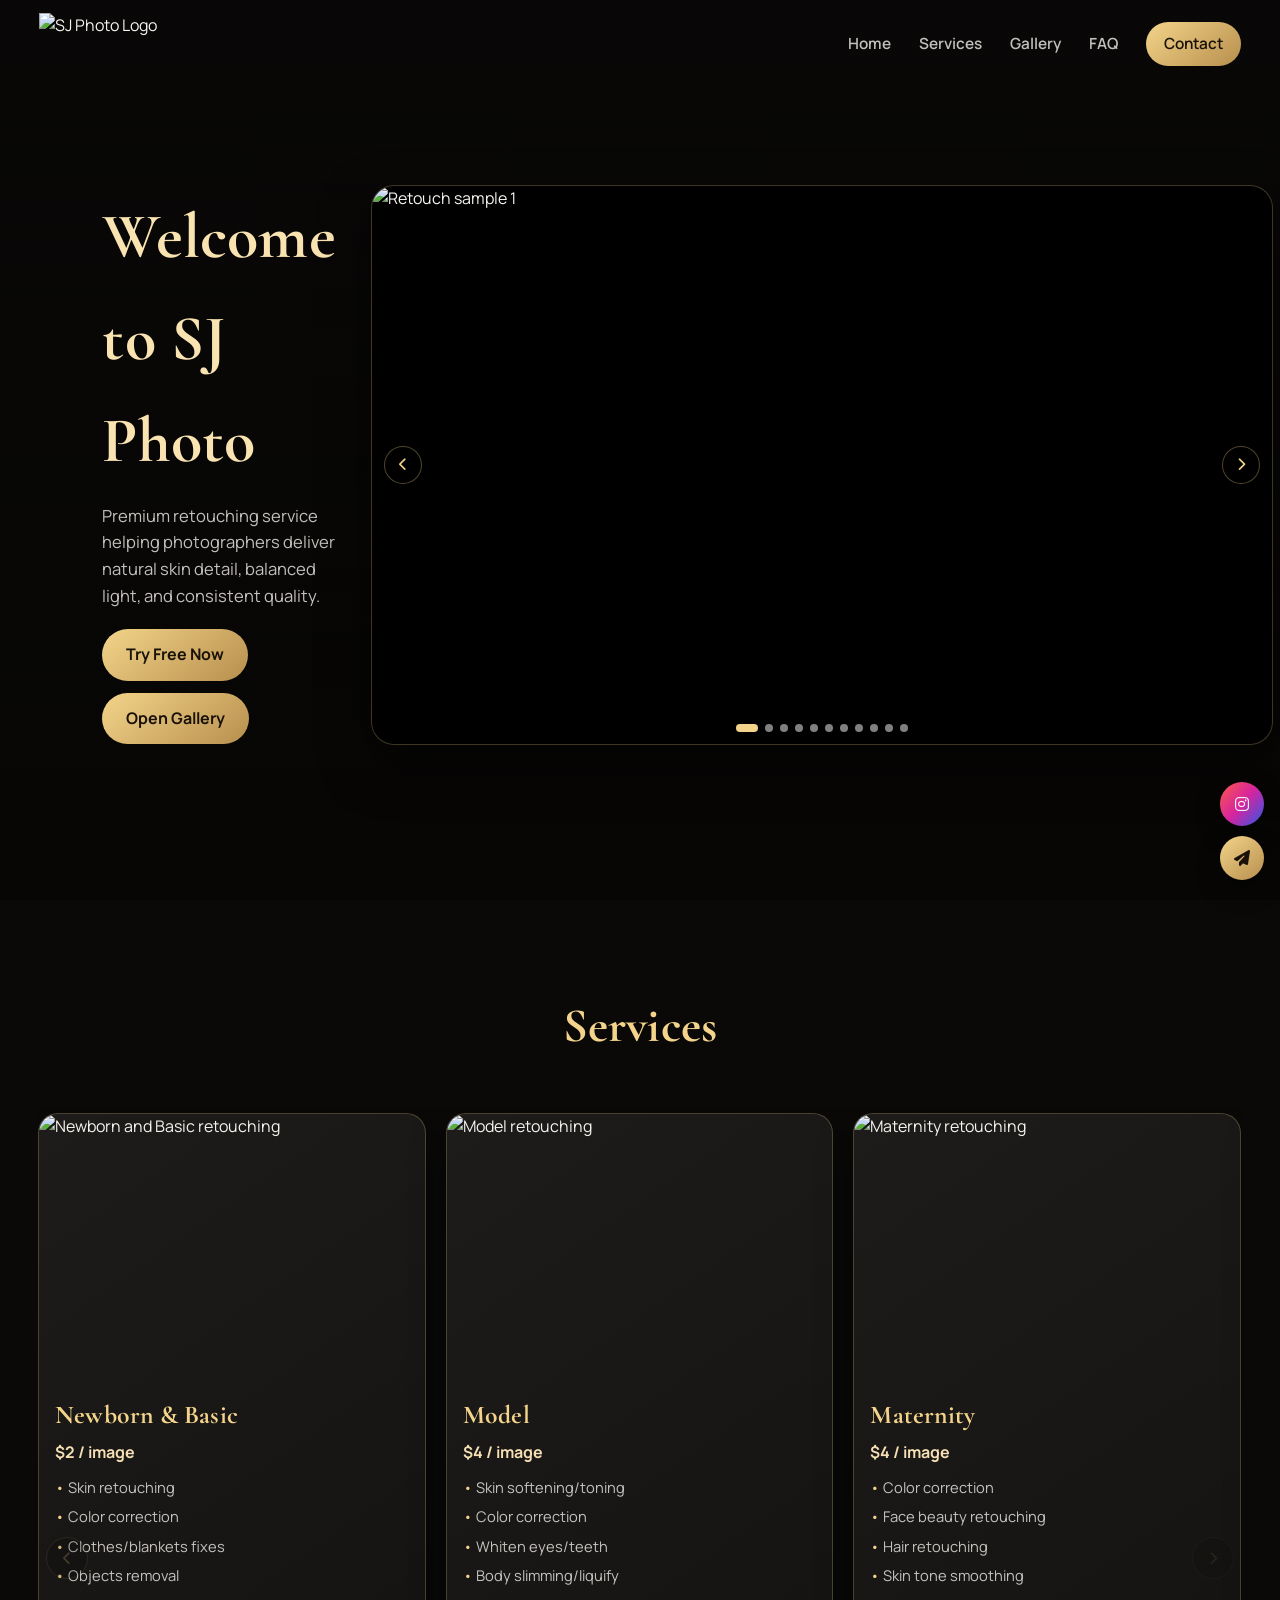
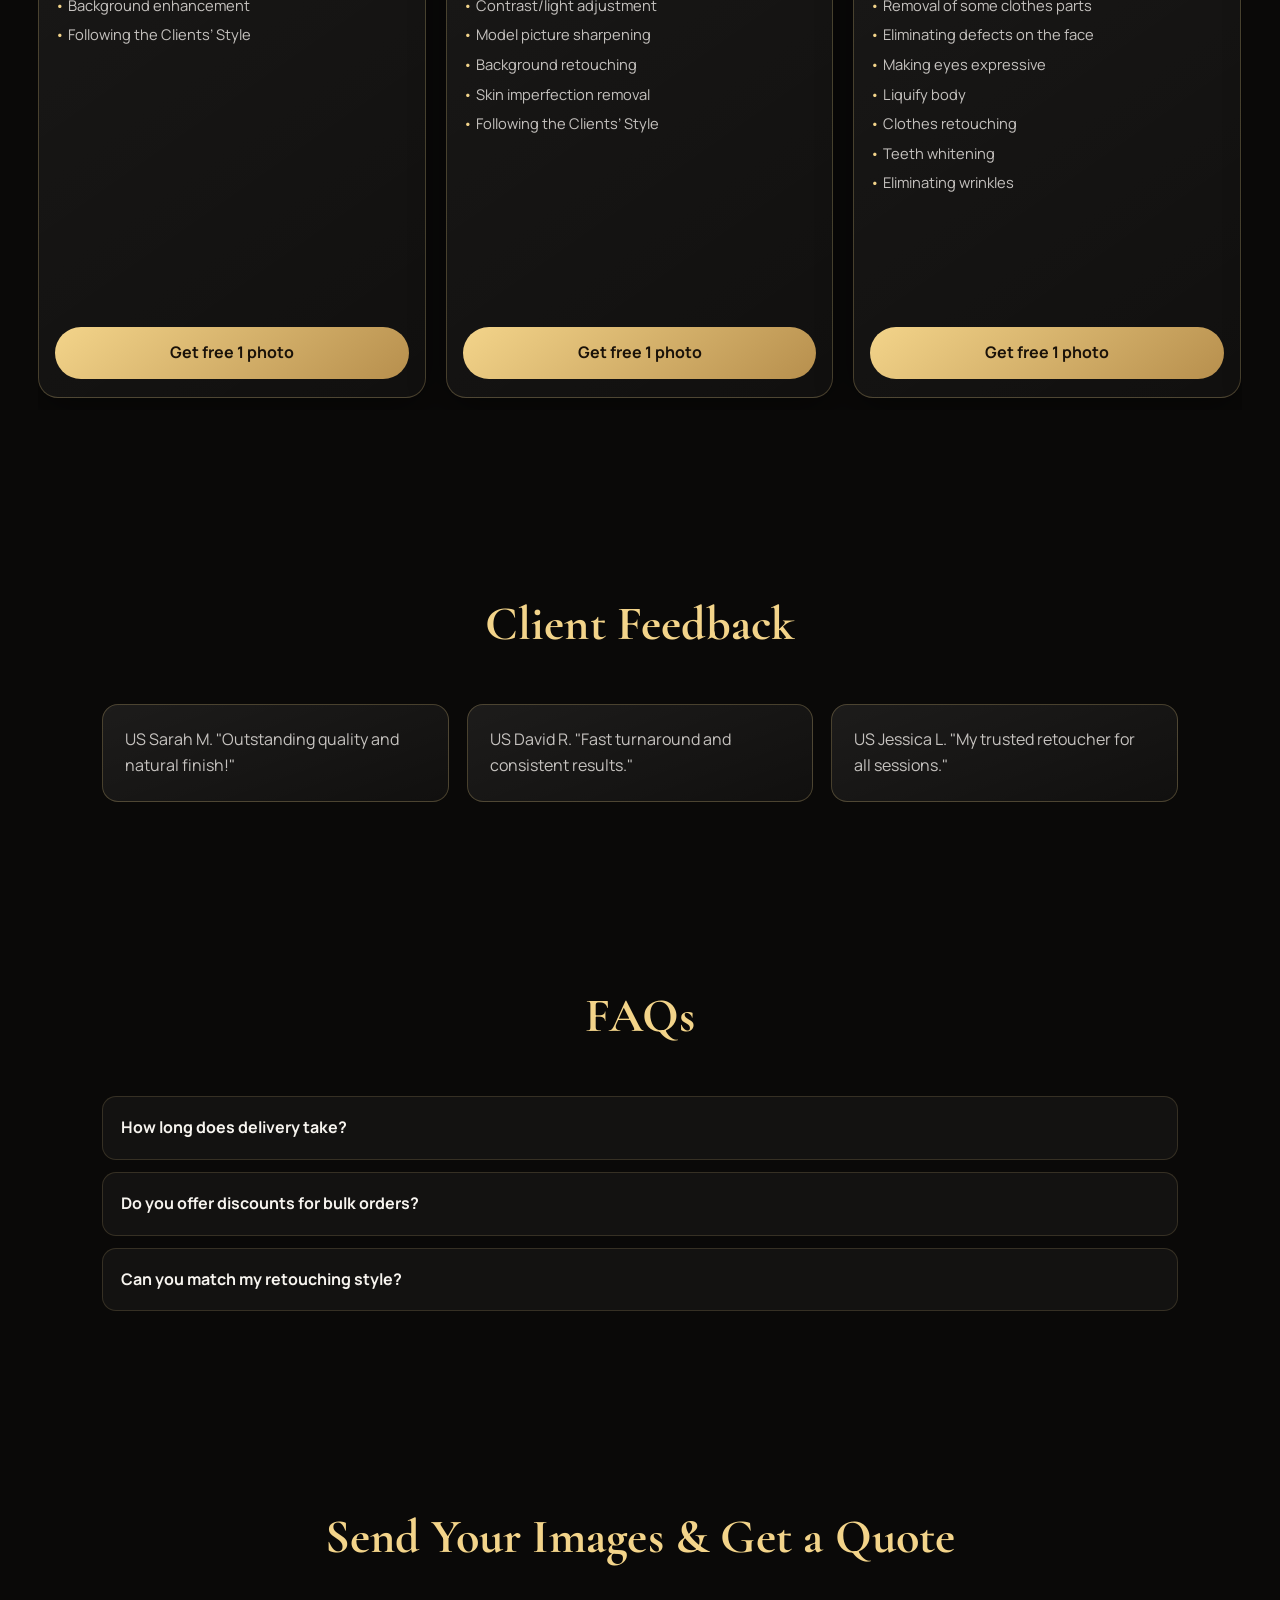
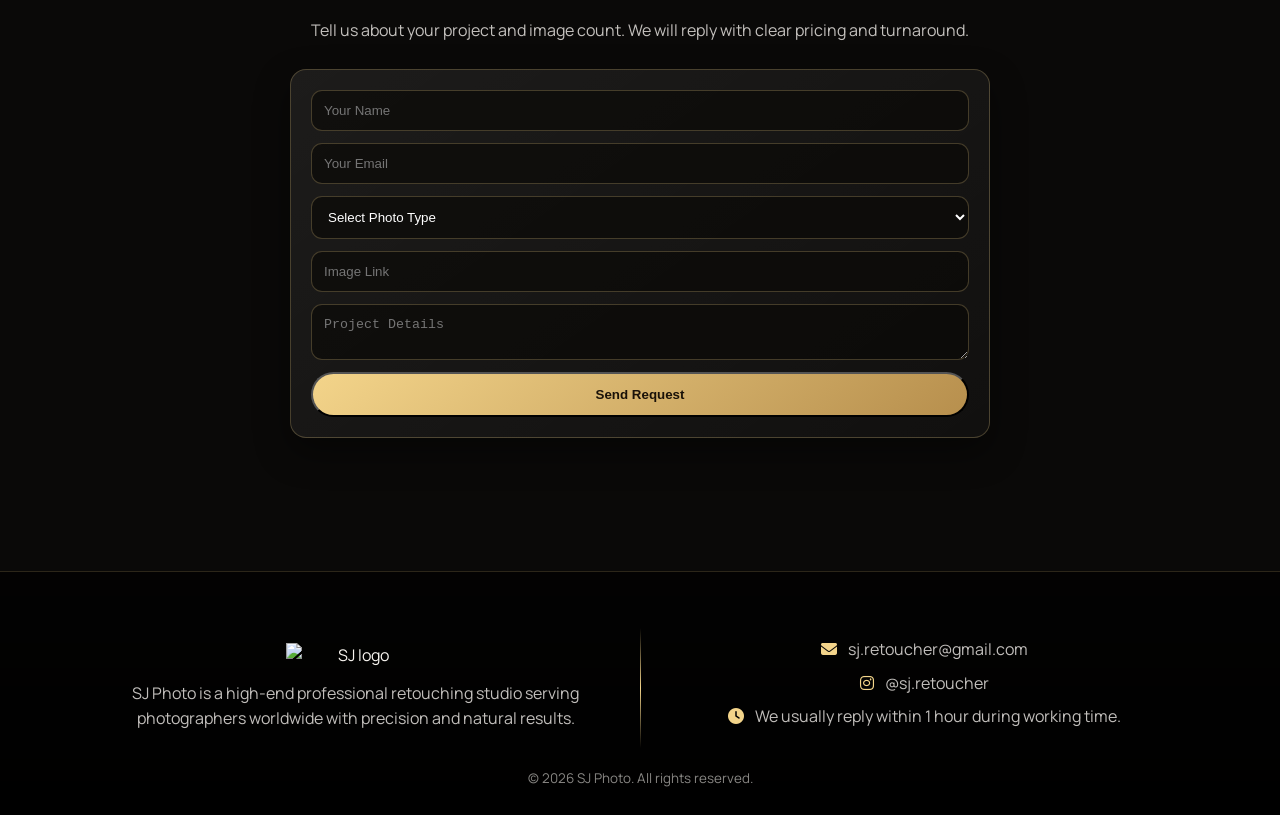
==== index.html @ 3e80011e "Update index.html" ====
﻿<!DOCTYPE html>
<html lang="en">
<head>
  <meta charset="UTF-8" />
  <meta name="viewport" content="width=device-width, initial-scale=1.0" />
  <title>SJ Photo | Professional Retouching</title>
  <link href="https://fonts.googleapis.com/css2?family=Cormorant+Garamond:wght@500;600;700&family=Manrope:wght@400;500;600;700&display=swap" rel="stylesheet" />
  <link rel="stylesheet" href="https://cdnjs.cloudflare.com/ajax/libs/font-awesome/6.5.0/css/all.min.css" />
  <link rel="stylesheet" href="./assets/site.css?v=20260307_10" />
</head>
<body>
  <header class="main-header">
    <div class="header-container">
      <a class="logo" href="index.html#home"><img src="https://github.com/sjretouch/sjretouch/blob/main/2.png?raw=true" alt="SJ Photo Logo" /></a>
      <nav class="nav-menu" id="navMenu">
        <a href="#home">Home</a>
        <a href="#services">Services</a>
        <a href="gallery.html">Gallery</a>
        <a href="#faq">FAQ</a>
        <a href="#contact" class="contact-btn">Contact</a>
      </nav>
      <button class="hamburger" id="hamburger" type="button" aria-label="Open menu"><span></span><span></span><span></span></button>
    </div>
  </header>

  <section id="home" class="hero">
    <div class="hero-text">
      <h1>Welcome to SJ Photo</h1>
      <p>Premium retouching service helping photographers deliver natural skin detail, balanced light, and consistent quality.</p>
      <div class="hero-actions">
        <a href="#contact" class="btn">Try Free Now</a>
        <a href="gallery.html" class="btn">Open Gallery</a>
      </div>
    </div>

    <div class="slider" id="slider" aria-label="Retouch portfolio slider">
      <div class="slides" id="slides"></div>
      <button class="slider-btn prev" type="button" aria-label="Previous slide"><i class="fas fa-chevron-left"></i></button>
      <button class="slider-btn next" type="button" aria-label="Next slide"><i class="fas fa-chevron-right"></i></button>
      <div class="dots" id="dots"></div>
    </div>
  </section>

  <section id="services">
    <h2>Services</h2>
    <div class="services-carousel" id="servicesCarousel">
      <button class="services-nav services-prev" type="button" aria-label="Previous service"><i class="fas fa-chevron-left"></i></button>
      <div class="services-track-mask">
        <div class="services-grid" id="servicesTrack">
          <article class="card service-card" data-service="Newborn and Basic" data-href="service-newborn-basic.html" tabindex="0" role="link" aria-label="Open Newborn and Basic service details">
            <img src="https://github.com/sjretouch/sjretouch/blob/main/Newborn.jpg?raw=true" alt="Newborn and Basic retouching" />
            <div class="card-content">
              <h3>Newborn &amp; Basic</h3>
              <div class="price">$2 / image</div>
              <ul>
                <li>Skin retouching</li>
                <li>Color correction</li>
                <li>Clothes/blankets fixes</li>
                <li>Objects removal</li>
                <li>Background enhancement</li>
                <li>Following the Clients’ Style</li>
              </ul>
              <a href="#contact" class="btn service-quote-btn" data-service="Newborn and Basic">Get free 1 photo</a>
            </div>
          </article>

          <article class="card service-card" data-service="Model" data-href="service-model.html" tabindex="0" role="link" aria-label="Open model service details">
            <img src="https://github.com/sjretouch/sjretouch/blob/main/model/vinicius-wiesehofer-E60Bvx8VFHE-unsplash.jpg?raw=true" alt="Model retouching" />
            <div class="card-content">
              <h3>Model</h3>
              <div class="price">$4 / image</div>
              <ul>
                <li>Skin softening/toning</li>
                <li>Color correction</li>
                <li>Whiten eyes/teeth</li>
                <li>Body slimming/liquify</li>
                <li>Contrast/light adjustment</li>
                <li>Model picture sharpening</li>
                <li>Background retouching</li>
                <li>Skin imperfection removal</li>
                <li>Following the Clients’ Style</li>
              </ul>
              <a href="#contact" class="btn service-quote-btn" data-service="Model">Get free 1 photo</a>
            </div>
          </article>

          <article class="card service-card" data-service="Maternity" data-href="service-maternity.html" tabindex="0" role="link" aria-label="Open Maternity service details">
            <img src="https://github.com/sjretouch/sjretouch/blob/main/Bau.jpg?raw=true" alt="Maternity retouching" />
            <div class="card-content">
              <h3>Maternity</h3>
              <div class="price">$4 / image</div>
              <ul>
                <li>Color correction</li>
                <li>Face beauty retouching</li>
                <li>Hair retouching</li>
                <li>Skin tone smoothing</li>
                <li>Removal of some clothes parts</li>
                <li>Eliminating defects on the face</li>
                <li>Making eyes expressive</li>
                <li>Liquify body</li>
                <li>Clothes retouching</li>
                <li>Teeth whitening</li>
                <li>Eliminating wrinkles</li>
              </ul>
              <a href="#contact" class="btn service-quote-btn" data-service="Maternity">Get free 1 photo</a>
            </div>
          </article>

          <article class="card service-card" data-service="High-End" data-href="service-high-end.html" tabindex="0" role="link" aria-label="Open High-End service details">
            <img src="https://github.com/sjretouch/sjretouch/blob/main/high-end/mohammadreza-babaei-XOzMGqzRjlo-unsplash-Recovered.jpg?raw=true" alt="High-end retouching" />
            <div class="card-content">
              <h3>High-End</h3>
              <div class="price">$7 / image</div>
              <ul>
                <li>High-end skin retouching</li>
                <li>Dodge and burn</li>
                <li>Color correction</li>
                <li>Digital airbrushing</li>
                <li>Adding digital makeup</li>
                <li>Body/face reshaping</li>
                <li>Hair retouching</li>
                <li>Sharpness & contrast</li>
                <li>Light & exposure levels</li>
                <li>Blemishes/flaws removal</li>
                <li>Following the Clients’ Style</li>
              </ul>
              <a href="#contact" class="btn service-quote-btn" data-service="High-End">Get free 1 photo</a>
            </div>
          </article>

          <article class="card service-card" data-service="Composite" data-href="service-composite.html" tabindex="0" role="link" aria-label="Open Composite service details">
            <img src="https://github.com/sjretouch/sjretouch/blob/main/Composite/A.jpg?raw=true" alt="Composite" />
            <div class="card-content">
              <h3>Composite</h3>
              <div class="price">Contact</div>
              <ul>
                <li>As per customer requirements</li>
              </ul>
              <a href="#contact" class="btn service-quote-btn" data-service="Composite">Get free 1 photo</a>
            </div>
          </article>
        </div>
      </div>
      <button class="services-nav services-next" type="button" aria-label="Next service"><i class="fas fa-chevron-right"></i></button>
    </div>
  </section>

  <section>
    <h2>Client Feedback</h2>
    <div class="feedback">
      <div class="feedback-item">US Sarah M. "Outstanding quality and natural finish!"</div>
      <div class="feedback-item">US David R. "Fast turnaround and consistent results."</div>
      <div class="feedback-item">US Jessica L. "My trusted retoucher for all sessions."</div>
    </div>
  </section>

  <section id="faq">
    <h2>FAQs</h2>
    <div class="faq-item">
      <div class="faq-question">How long does delivery take?</div>
      <div class="faq-answer">Most jobs are completed in 24-48 hours depending on image count and complexity.</div>
    </div>
    <div class="faq-item">
      <div class="faq-question">Do you offer discounts for bulk orders?</div>
      <div class="faq-answer">Yes, we support bulk pricing. Send details and we will quote accordingly.</div>
    </div>
    <div class="faq-item">
      <div class="faq-question">Can you match my retouching style?</div>
      <div class="faq-answer">Yes. We follow your references to keep your portfolio style consistent.</div>
    </div>
  </section>

  <section id="contact">
    <h2>Send Your Images &amp; Get a Quote</h2>
    <p style="text-align:center;margin-bottom:25px;color:var(--muted)">Tell us about your project and image count. We will reply with clear pricing and turnaround.</p>

    <form id="quote-form" action="https://formspree.io/f/xbdagqon" method="POST">
      <input type="text" name="name" placeholder="Your Name" required />
      <input type="email" name="email" placeholder="Your Email" required />
      <select name="photo_type" required>
        <option value="">Select Photo Type</option>
        <option value="Newborn and Basic">Newborn and Basic</option>
        <option value="Model">Model</option>
        <option value="Maternity">Maternity</option>
        <option value="High-End">High-End</option>
        <option value="Composite">Composite</option>
      </select>
      <input type="text" name="image_link" placeholder="Image Link" />
      <textarea name="message" placeholder="Project Details" required></textarea>
      <input type="hidden" name="_subject" value="New Quote Request from SJ Photo Website" />
      <button type="submit" class="btn">Send Request</button>
    </form>
  </section>

  <a href="https://www.instagram.com/sj.retoucher/" target="_blank" class="float-insta" rel="noopener noreferrer"><i class="fab fa-instagram"></i></a>
  <a href="#contact" class="float-quote"><i class="fas fa-paper-plane"></i></a>

  <footer class="footer">
    <div class="footer-container">
      <div class="footer-left">
        <img src="https://github.com/sjretouch/sjretouch/blob/main/2.png?raw=true" class="footer-logo" alt="SJ logo" />
        <p class="footer-about">SJ Photo is a high-end professional retouching studio serving photographers worldwide with precision and natural results.</p>
      </div>
      <div class="footer-divider"></div>
      <div class="footer-right">
        <p><i class="fas fa-envelope"></i> sj.retoucher@gmail.com</p>
        <p><i class="fab fa-instagram"></i> @sj.retoucher</p>
        <p><i class="fas fa-clock"></i> We usually reply within 1 hour during working time.</p>
      </div>
    </div>
    <div class="footer-bottom">&copy; 2026 SJ Photo. All rights reserved.</div>
  </footer>

  <div class="notice-modal" id="noticeModal" aria-hidden="true">
    <div class="notice-box">
      <h3 id="noticeTitle">Notification</h3>
      <p id="noticeMessage"></p>
      <button id="noticeClose" type="button" class="btn">OK</button>
    </div>
  </div>

  <script>
    window.SLIDER_IMAGES = {
      desktop: [
        'https://github.com/sjretouch/sjretouch/blob/main/BA.jpg?raw=true',
        'https://github.com/sjretouch/sjretouch/blob/main/BA%202.jpg?raw=true',
        'https://github.com/sjretouch/sjretouch/blob/main/BA%203.jpg?raw=true',
        'https://github.com/sjretouch/sjretouch/blob/main/BA%204.jpg?raw=true',
        'https://github.com/sjretouch/sjretouch/blob/main/BA%205.jpg?raw=true',
        'https://github.com/sjretouch/sjretouch/blob/main/BA%206.jpg?raw=true',
        'https://github.com/sjretouch/sjretouch/blob/main/BA%207.jpg?raw=true',
        'https://github.com/sjretouch/sjretouch/blob/main/BA%208.jpg?raw=true',
        'https://github.com/sjretouch/sjretouch/blob/main/BA%209.jpg?raw=true',
        'https://github.com/sjretouch/sjretouch/blob/main/BA%2010.jpg?raw=true',
        'https://github.com/sjretouch/sjretouch/blob/main/BA%2011.jpg?raw=true'
      ],

      mobile: [
        'https://github.com/sjretouch/sjretouch/blob/main/images/2.jpg?raw=true',
        'https://github.com/sjretouch/sjretouch/blob/main/images/2%20(2).jpg?raw=true',
        'https://github.com/sjretouch/sjretouch/blob/main/images/IMG_7924.jpg?raw=true',
        'https://github.com/sjretouch/sjretouch/blob/main/images/IMG_7924%20B.jpg?raw=true',
        'https://github.com/sjretouch/sjretouch/blob/main/images/IMG_7940.jpg?raw=true',
        'https://github.com/sjretouch/sjretouch/blob/main/images/IMG_7940B.jpg?raw=true',
        'https://github.com/sjretouch/sjretouch/blob/main/images/IMG_8101.jpg?raw=true',
        'https://github.com/sjretouch/sjretouch/blob/main/images/IMG_8101B.jpg?raw=true',
        'https://github.com/sjretouch/sjretouch/blob/main/images/hosein-zanbori-0o4QY48B-r0%202.jpg?raw=true',
        'https://github.com/sjretouch/sjretouch/blob/main/images/hosein-zanbori-0o4QY48B-r0.jpg?raw=true',
        'https://github.com/sjretouch/sjretouch/blob/main/images/hosein-zanbori-24CD1Ps7Pqw.jpg?raw=true',
        'https://github.com/sjretouch/sjretouch/blob/main/images/hosein-zanbori-24CD1Ps7PqwB.jpg?raw=true'
      ]
    };
  </script>
  <script src="./assets/site.js?v=20260307_10"></script>
</body>
</html>
---- assets/site.css ----
﻿:root{--bg:#0a0908;--panel:rgba(255,255,255,.06);--line:rgba(243,212,138,.24);--gold:#f3d48a;--gold2:#b78f4d;--text:#f7f4ef;--muted:rgba(247,244,239,.78);--radius:20px;--shadow:0 14px 35px rgba(0,0,0,.42)}
*{margin:0;padding:0;box-sizing:border-box}
html{scroll-behavior:smooth;scroll-padding-top:96px}
body{font-family:'Manrope',sans-serif;color:var(--text);line-height:1.6;background:var(--bg);min-height:100vh;position:relative}
body::before{content:"";position:fixed;inset:-16px;background:url('https://images.unsplash.com/photo-1516035069371-29a1b244cc32?q=80&w=1920') center/cover no-repeat;filter:blur(8px);transform:scale(1.04);z-index:-2;pointer-events:none}
body::after{content:"";position:fixed;inset:0;background:linear-gradient(to bottom,rgba(7,6,5,.34),rgba(7,6,5,.86));z-index:-1}
a{text-decoration:none;color:inherit}img{max-width:100%;display:block}
h1,h2,h3,h4{font-family:'Cormorant Garamond',serif;letter-spacing:.2px}
section{padding:88px 8%}section[id]{scroll-margin-top:100px}
h2{text-align:center;font-size:clamp(2rem,4vw,3rem);color:var(--gold);margin-bottom:42px}
.main-header{position:fixed;inset:0 0 auto 0;z-index:1000;transition:background .25s,box-shadow .25s,backdrop-filter .25s;background:rgba(9,8,7,0)}
.main-header.scrolled{background:rgba(9,8,7,.92);backdrop-filter:blur(12px);-webkit-backdrop-filter:blur(12px);border-bottom:1px solid rgba(243,212,138,.2);box-shadow:0 10px 26px rgba(0,0,0,.38)}
.header-container{max-width:1250px;margin:auto;height:88px;padding:0 24px;display:flex;justify-content:space-between;align-items:center}
.logo img{height:62px;transition:.2s}.logo img:hover{transform:scale(1.04)}
.nav-menu{display:flex;align-items:center;gap:28px}.nav-menu a{color:var(--muted);font-weight:600;font-size:.96rem;position:relative;transition:.2s}
.nav-menu a::after{content:"";position:absolute;left:0;bottom:-6px;width:0;height:1px;background:linear-gradient(90deg,var(--gold),var(--gold2));transition:.2s}
.nav-menu a:hover{color:#fff}.nav-menu a:hover::after{width:100%}
.contact-btn{padding:10px 18px;border-radius:999px;background:linear-gradient(140deg,var(--gold),var(--gold2));color:#1a1209!important}.contact-btn::after{display:none}
.hamburger{display:none;flex-direction:column;gap:5px;width:42px;height:42px;border:1px solid var(--line);background:rgba(255,255,255,.03);border-radius:12px;align-items:center;justify-content:center;cursor:pointer}
.hamburger span{width:20px;height:2px;background:var(--gold)}
.hero{display:grid;grid-template-columns:1fr 1fr;gap:36px;align-items:center;min-height:100dvh;padding-top:118px}
.hero-text{background:transparent;border:none;border-radius:0;padding:0;backdrop-filter:none;box-shadow:none}
.hero-text h1{font-size:clamp(2.2rem,5vw,4rem);color:#f9e3b1;margin-bottom:10px}
.hero-text p{font-size:1.04rem;color:var(--muted);margin-bottom:20px;max-width:58ch}
.hero-actions{display:flex;gap:12px;flex-wrap:wrap}
.btn{display:inline-block;padding:13px 24px;border-radius:999px;font-weight:700;transition:.22s;background:linear-gradient(140deg,var(--gold),var(--gold2));color:#1a1209}
.btn:hover{transform:translateY(-2px)}
.slider{position:relative;border-radius:22px;overflow:hidden;box-shadow:0 0 0 1px var(--line),0 20px 50px rgba(0,0,0,.52);aspect-ratio:16/10;background:#000;width:min(76vw,900px);max-height:62vh;height:auto;justify-self:center}
.slides{display:flex;height:100%;transition:transform .65s cubic-bezier(.77,0,.18,1)}.slides picture{flex:0 0 100%;width:100%;height:100%}
.slides img{flex:0 0 100%;width:100%;height:100%;object-fit:cover;display:block}
.slider-btn{position:absolute;top:50%;transform:translateY(-50%);width:38px;height:38px;border-radius:50%;border:1px solid rgba(243,212,138,.33);background:rgba(0,0,0,.5);color:var(--gold);display:grid;place-items:center;cursor:pointer}
.prev{left:12px}.next{right:12px}
.dots{position:absolute;left:50%;transform:translateX(-50%);bottom:12px;display:flex;gap:7px}.dot{width:8px;height:8px;border-radius:99px;background:rgba(255,255,255,.5);border:none;cursor:pointer;transition:.2s}.dot.active{width:22px;background:var(--gold)}
.services-grid{display:grid;grid-template-columns:repeat(3,minmax(0,1fr));gap:22px}
.card{background:linear-gradient(145deg,rgba(255,255,255,.08),rgba(255,255,255,.03));border:1px solid var(--line);border-radius:var(--radius);overflow:hidden;box-shadow:var(--shadow);transition:.24s}
.card:hover{transform:translateY(-5px);border-color:rgba(243,212,138,.4)}
.card img{width:100%;aspect-ratio:4/5;object-fit:cover}.card-content{padding:18px}.card h3{color:var(--gold);font-size:1.6rem}.price{margin:4px 0 10px;color:#f5dfb3;font-weight:700}
.card ul{list-style:none;font-size:.92rem;color:var(--muted);display:grid;gap:6px;margin-bottom:14px}.card ul li::before{content:"• ";color:var(--gold)}
.feedback{display:grid;grid-template-columns:repeat(3,minmax(0,1fr));gap:18px}
.feedback-item{background:linear-gradient(160deg,rgba(255,255,255,.08),rgba(255,255,255,.03));border:1px solid var(--line);padding:22px;border-radius:16px;color:var(--muted)}
.faq-item{background:rgba(255,255,255,.04);border:1px solid rgba(243,212,138,.15);padding:18px;border-radius:14px;margin-bottom:12px;overflow:hidden}
.faq-question{font-weight:700;cursor:pointer;display:flex;justify-content:space-between;align-items:center}
.faq-answer{max-height:0;overflow:hidden;transition:max-height .3s ease;color:var(--muted)}.faq-item.active .faq-answer{max-height:170px;padding-top:10px}
form{max-width:700px;margin:auto;padding:20px;border:1px solid var(--line);border-radius:16px;background:linear-gradient(145deg,rgba(255,255,255,.08),rgba(255,255,255,.03));display:grid;gap:12px;box-shadow:var(--shadow)}
form input,form select,form textarea{padding:12px;border-radius:11px;border:1px solid rgba(243,212,138,.24);background:rgba(10,9,8,.62);color:#fff;outline:none}
form input:focus,form select:focus,form textarea:focus{border-color:rgba(243,212,138,.52);box-shadow:0 0 0 3px rgba(243,212,138,.14)}
.float-insta,.float-quote{position:fixed;right:16px;width:44px;height:44px;display:grid;place-items:center;border-radius:50%;z-index:999;box-shadow:0 10px 25px rgba(0,0,0,.35)}
.float-insta{bottom:74px;background:linear-gradient(130deg,#fd5949,#d6249f,#285aeb)}.float-quote{bottom:20px;background:linear-gradient(140deg,var(--gold),var(--gold2));color:#1a1209}
.footer{margin-top:45px;background:linear-gradient(to top,rgba(0,0,0,.94),rgba(0,0,0,.68));border-top:1px solid rgba(243,212,138,.18);padding:56px 8% 26px}
.footer-container{max-width:1200px;margin:auto;display:grid;grid-template-columns:1fr auto 1fr;align-items:center;gap:30px}
.footer-left,.footer-right{text-align:center}.footer-logo{width:140px;margin:0 auto 12px}.footer-about{color:var(--muted)}
.footer-divider{width:1px;height:120px;background:linear-gradient(to bottom,transparent,var(--gold),transparent)}.footer-right p{margin-bottom:8px;color:var(--muted)}.footer-right i{color:var(--gold);margin-right:8px}
.footer-bottom{text-align:center;color:rgba(247,244,239,.55);font-size:.84rem;margin-top:20px}
.page-hero{padding-top:140px;text-align:center}.page-hero p{max-width:700px;margin:12px auto 0;color:var(--muted)}
.service-layout{display:grid;grid-template-columns:minmax(0,1fr) minmax(0,1fr);gap:24px;align-items:stretch}
.service-panel{background:linear-gradient(145deg,rgba(255,255,255,.08),rgba(255,255,255,.03));border:1px solid var(--line);border-radius:var(--radius);box-shadow:var(--shadow);padding:22px;display:flex;flex-direction:column;justify-content:center;gap:8px}
.service-title{color:var(--gold);font-size:2rem;line-height:1.1}.service-lead{color:var(--muted);margin-bottom:6px}.service-panel h3{color:#f7e8c4;font-size:1.2rem;font-family:'Manrope',sans-serif;font-weight:700;margin-bottom:2px}.service-panel .price-tag{color:#f6e2b8;font-weight:700;margin-bottom:14px}
.service-panel ul{list-style:none;color:var(--muted);display:grid;gap:8px;margin-bottom:18px}.service-panel ul li::before{content:"• ";color:var(--gold)}.service-actions{display:flex;gap:10px;flex-wrap:wrap}
.service-gallery{position:relative;min-height:100%;display:block}.service-gallery img{display:none}.service-gallery img:first-child{display:block;width:100%;height:100%;min-height:520px;border-radius:16px;object-fit:cover;border:1px solid rgba(243,212,138,.28);box-shadow:var(--shadow)}
.gallery-grid{display:grid;grid-template-columns:repeat(3,minmax(0,1fr));gap:16px}.gallery-grid img{width:100%;border-radius:14px;aspect-ratio:4/5;object-fit:cover;border:1px solid rgba(243,212,138,.24);box-shadow:var(--shadow);transition:.2s}
.gallery-grid img:hover{transform:translateY(-3px)}
@media (max-width:1024px){.hero{grid-template-columns:1fr;min-height:auto;padding-top:105px}.hero-text p{max-width:none}.slider{width:min(92vw,760px);max-width:none;height:auto;aspect-ratio:16/10}.services-grid{grid-template-columns:repeat(2,minmax(0,1fr))}.feedback{grid-template-columns:1fr}.footer-container{grid-template-columns:1fr}.footer-divider{width:70%;height:1px;margin:auto}.service-layout{grid-template-columns:1fr}.gallery-grid{grid-template-columns:repeat(2,minmax(0,1fr))}}
@media (max-width:820px){.hamburger{display:flex}.nav-menu{position:fixed;top:76px;left:12px;right:12px;border-radius:16px;background:rgba(10,9,8,.96);border:1px solid var(--line);box-shadow:var(--shadow);flex-direction:column;align-items:flex-start;padding:16px;gap:10px;opacity:0;pointer-events:none;transform:translateY(-8px);transition:.2s}.nav-menu.active{opacity:1;pointer-events:auto;transform:translateY(0)}.nav-menu a{width:100%;padding:7px}.contact-btn{width:100%;text-align:center}}
@media (max-width:768px){section{padding:68px 6%}.services-grid,.feedback{display:flex;overflow-x:auto;gap:12px;scroll-snap-type:x mandatory;scroll-padding-inline:6%;margin-inline:-6%;padding-inline:6%}.services-grid .card,.feedback .feedback-item{min-width:100%;max-width:100%;scroll-snap-align:center}.hero-text{padding:0}.hero-actions{display:grid;gap:10px}.btn{width:100%;text-align:center}.slider{aspect-ratio:4/5;width:100%;max-width:none;height:auto;max-height:none}.header-container{height:76px;padding:0 14px}.logo img{height:52px}.service-gallery img:first-child{min-height:0;aspect-ratio:4/5}.gallery-grid{grid-template-columns:1fr}}
@media (prefers-reduced-motion:reduce){*{animation:none!important;transition:none!important;scroll-behavior:auto!important}}


.notice-modal{position:fixed;inset:0;background:rgba(0,0,0,.65);display:none;align-items:center;justify-content:center;z-index:1200;padding:16px}
.notice-modal.show{display:flex}
.notice-box{width:min(420px,100%);background:linear-gradient(145deg,rgba(255,255,255,.09),rgba(255,255,255,.03));border:1px solid var(--line);border-radius:16px;box-shadow:var(--shadow);padding:22px;text-align:center}
.notice-box h3{color:var(--gold);font-size:1.8rem;margin-bottom:8px}
.notice-box p{color:var(--muted);margin-bottom:16px}





/* Services carousel overrides */
#services{position:relative;padding-inline:3%}
.services-carousel{position:relative;display:flex;align-items:center}
.services-track-mask{width:100%;overflow:hidden}
#services .services-grid{display:flex;flex-wrap:nowrap;gap:20px;padding:6px 0 12px;margin:0;transform:translate3d(0,0,0);transition:transform .65s cubic-bezier(.77,0,.18,1);will-change:transform}
#services .services-grid .card{flex:0 0 calc((100% - 40px)/3);min-width:0;display:flex;flex-direction:column}
#services .service-card{cursor:pointer;user-select:none;transition:transform .25s ease,border-color .25s ease}
#services .service-card:hover{transform:translateY(-4px)}
#services .service-card img{aspect-ratio:1/1;max-height:none}
#services .card-content{padding:16px 16px 18px;display:flex;flex-direction:column;height:100%}
#services .card ul{margin-bottom:12px}
#services .service-quote-btn{width:100%;text-align:center;margin-top:auto}
#services .service-card:focus-visible{outline:2px solid rgba(243,212,138,.92);outline-offset:3px}
.services-nav{position:absolute;top:50%;transform:translateY(-50%);width:42px;height:42px;border-radius:999px;border:1px solid rgba(243,212,138,.45);background:rgba(7,6,5,.75);color:var(--gold);display:grid;place-items:center;cursor:pointer;z-index:5;opacity:.08;transition:opacity .22s ease,background .22s ease,transform .22s ease}
#services:hover .services-nav,#services:focus-within .services-nav{opacity:1}
.services-nav:hover{background:rgba(7,6,5,.98);transform:translateY(-50%) scale(1.05)}
.services-nav:disabled{opacity:.2!important;cursor:not-allowed;pointer-events:none}
.services-prev{left:8px}
.services-next{right:8px}
@media (max-width:1100px){#services{padding-inline:4.5%}#services .services-grid{gap:16px}#services .services-grid .card{flex-basis:calc((100% - 16px)/2)}}
@media (max-width:768px){#services{padding-inline:6%}#services .services-grid{gap:12px;padding-bottom:10px}#services .services-grid .card{flex-basis:100%}.services-prev{left:2px}.services-next{right:2px}}
@media (hover:none){.services-nav{opacity:.45}}
@media (prefers-reduced-motion:reduce){#services .services-grid{transition:none}.services-nav,#services .service-card{transition:none}}

/* Scroll performance tuning */
body{overflow-x:hidden}
body::before{filter:blur(6px);transform:translateZ(0) scale(1.03);will-change:transform}
body::after{transform:translateZ(0)}
.main-header{will-change:background,box-shadow}
@media (max-width:1024px){body::before{filter:blur(4px);transform:translateZ(0) scale(1.02)}.main-header.scrolled{backdrop-filter:blur(8px);-webkit-backdrop-filter:blur(8px)}}
@media (max-width:768px){body::before{filter:blur(2px)}}

/* Before/After comparison slider (service pages) */
.ba-slider{position:relative;aspect-ratio:4/5;min-height:0;border-radius:16px;overflow:hidden;border:1px solid rgba(243,212,138,.28);box-shadow:var(--shadow);background:#000;--ba-pos:50%;contain:layout paint}
.service-gallery .ba-slider img{display:block!important;width:100%!important;height:100%!important;min-height:0!important;object-fit:cover;border:0!important;border-radius:0!important;box-shadow:none!important}
.ba-before{position:absolute;inset:0;z-index:1}
.ba-after-wrap{position:absolute;inset:0;overflow:hidden;z-index:2;clip-path:inset(0 calc(100% - var(--ba-pos,50%)) 0 0);will-change:clip-path;transform:translateZ(0)}
.ba-after{position:absolute;inset:0;width:100%;height:100%}
.ba-range{position:absolute;inset:0;width:100%;height:100%;margin:0;opacity:0;cursor:ew-resize;appearance:none;-webkit-appearance:none;background:transparent;z-index:6;touch-action:none;-webkit-tap-highlight-color:transparent}
.ba-handle{position:absolute;top:0;bottom:0;left:var(--ba-pos,50%);width:2px;background:rgba(243,212,138,.95);transform:translateX(-1px);z-index:5;pointer-events:none;will-change:left}
.ba-handle::before{content:"";position:absolute;left:50%;top:50%;transform:translate(-50%,-50%);width:38px;height:38px;border-radius:50%;background:rgba(7,6,5,.88);border:1px solid rgba(243,212,138,.86);box-shadow:0 8px 20px rgba(0,0,0,.35)}
.ba-handle::after{content:"↔";position:absolute;left:50%;top:50%;transform:translate(-50%,-50%);font-size:14px;color:var(--gold);font-weight:700}
.ba-label{position:absolute;top:14px;z-index:7;padding:5px 10px;border-radius:999px;background:rgba(7,6,5,.7);border:1px solid rgba(243,212,138,.38);color:#f7e8c4;font-size:.75rem;font-weight:700;letter-spacing:.2px;text-transform:uppercase}
.ba-label-before{left:14px}
.ba-label-after{right:14px}
@media (max-width:768px){.ba-label{font-size:.7rem;padding:4px 8px;top:10px}.ba-label-before{left:10px}.ba-label-after{right:10px}.ba-handle::before{width:34px;height:34px}}





.single-line-title{white-space:nowrap;font-size:clamp(.72rem,3.2vw,1.95rem);line-height:1.12}
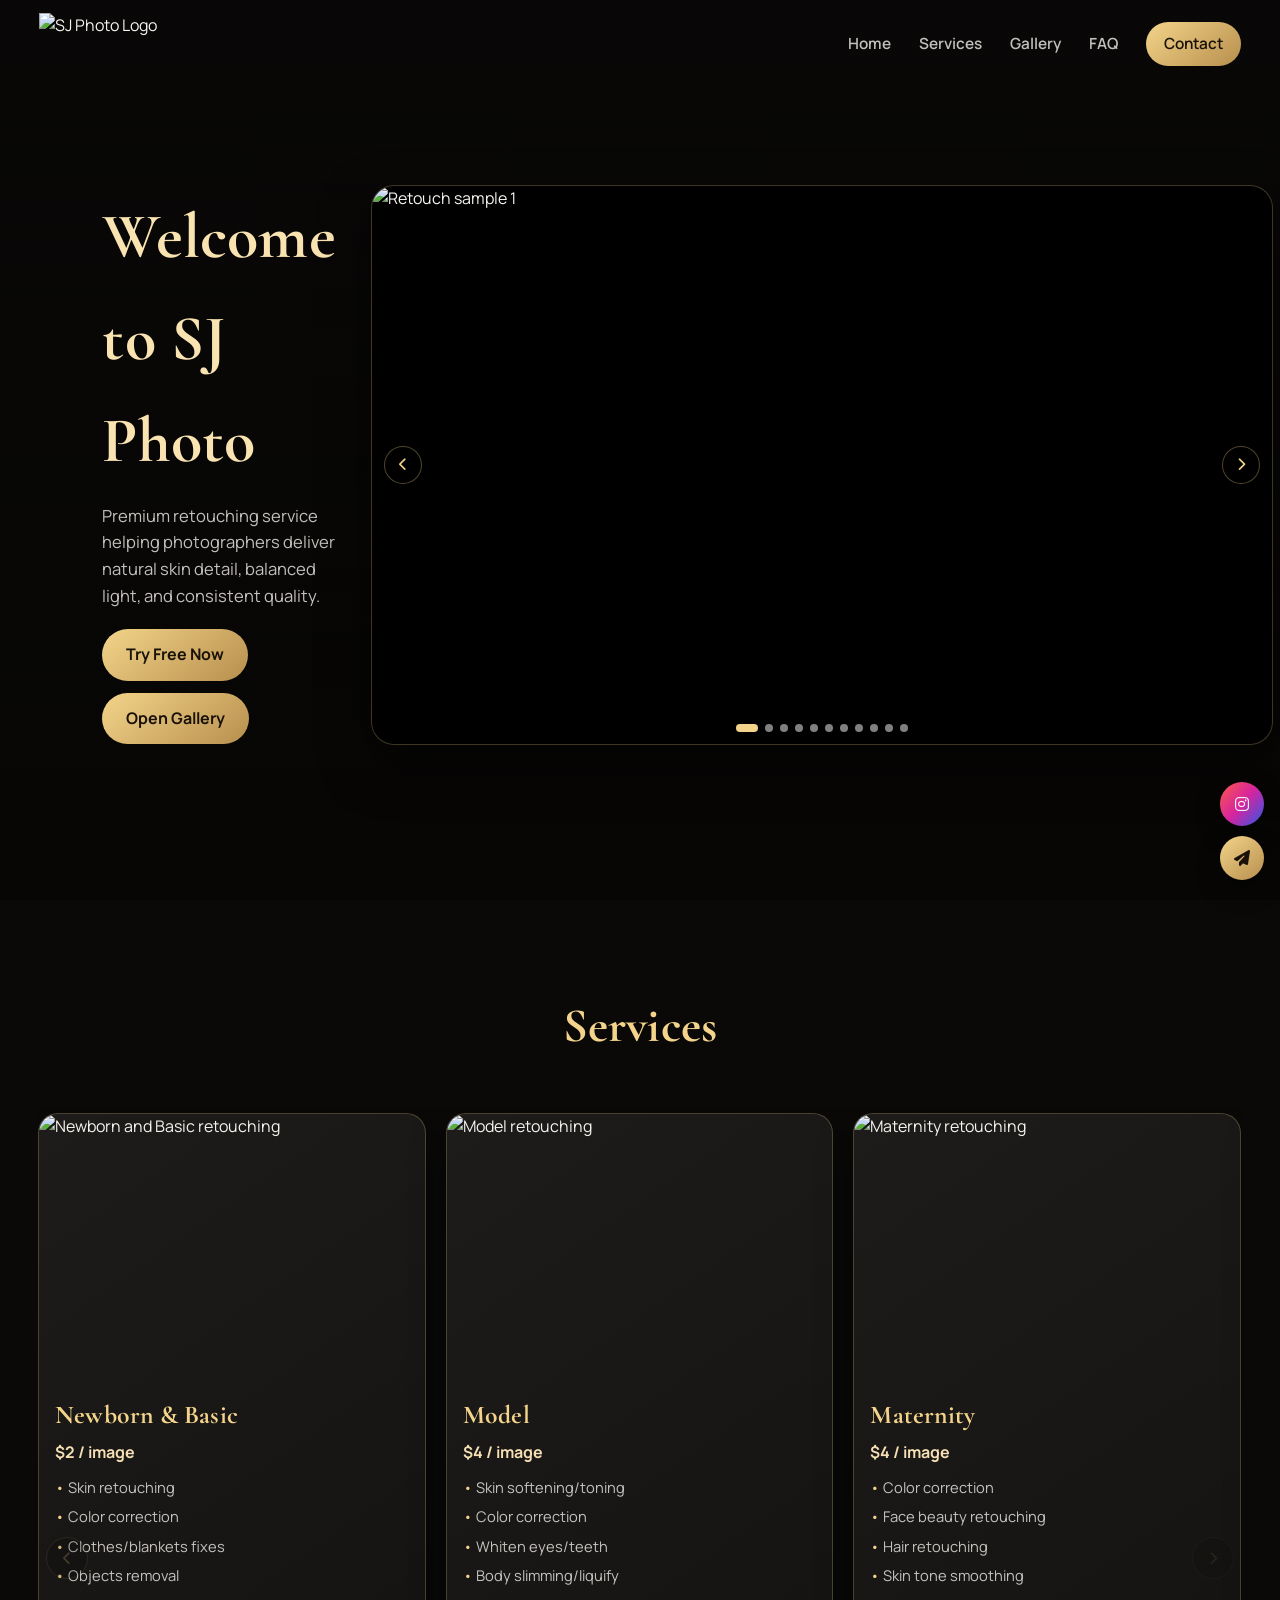
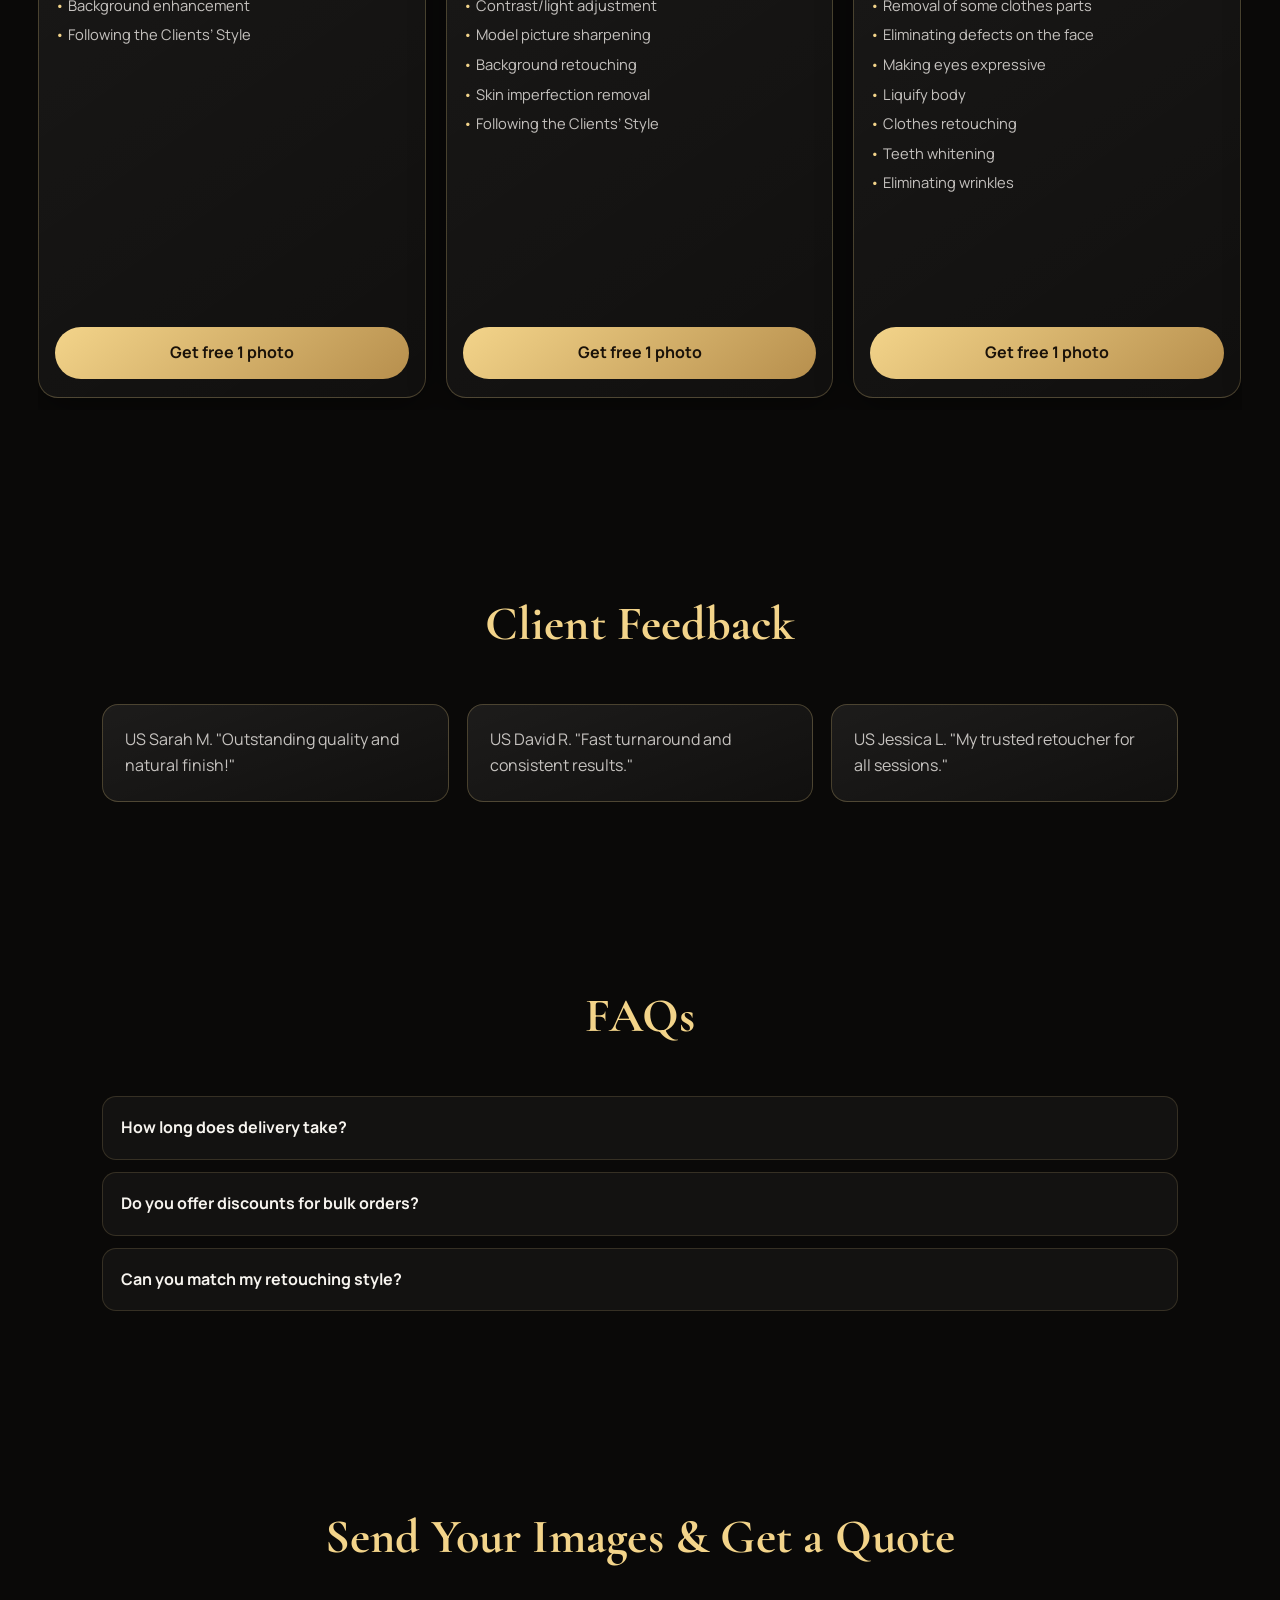
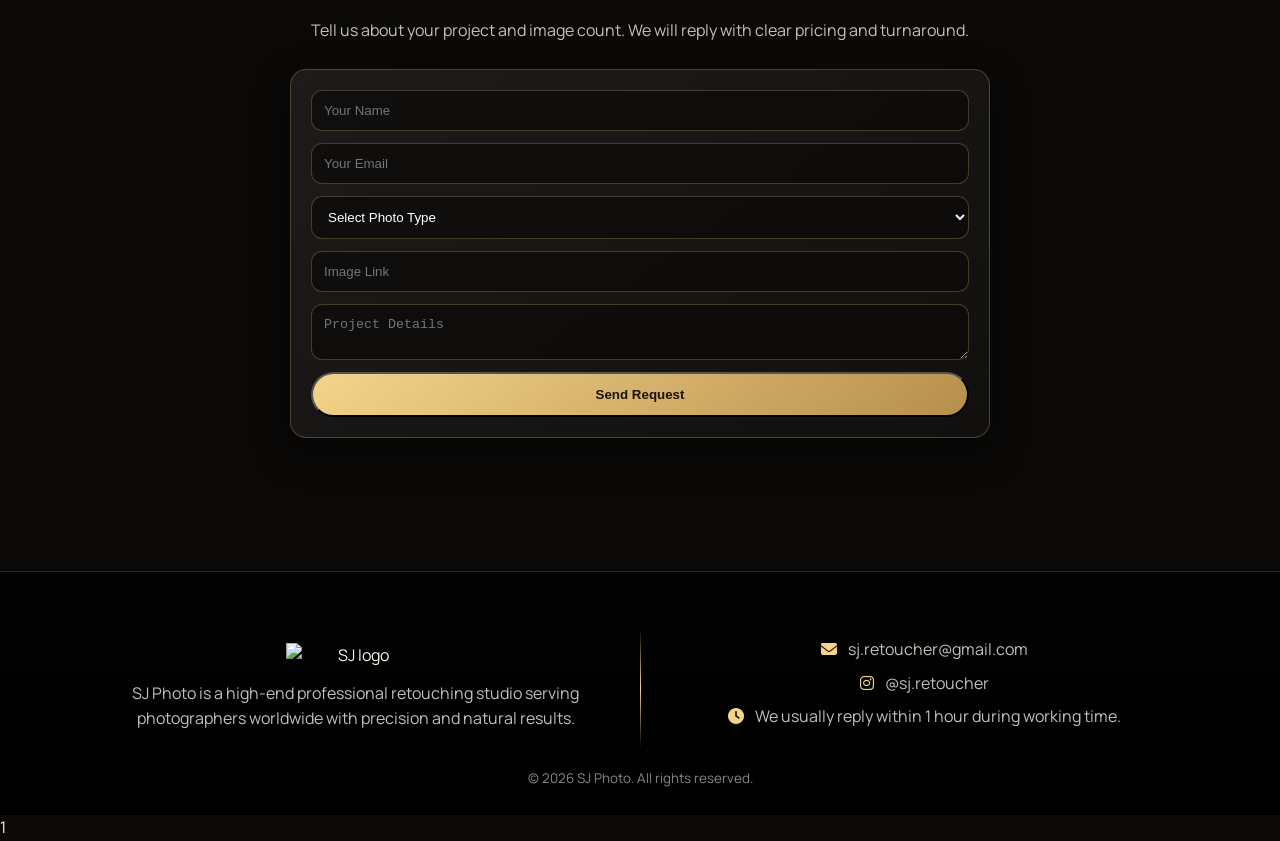
==== commit f8ae12dd: "Update index.html" ====
--- a/index.html
+++ b/index.html
@@ -255,24 +255,25 @@
 </body>
 </html>
 
-
-
-
-
-
-
-
-
-
-
-
-
-
-
-
-
-
-
-
-
-
+1
+
+
+
+
+
+
+
+
+
+
+
+
+
+
+
+
+
+
+
+
+
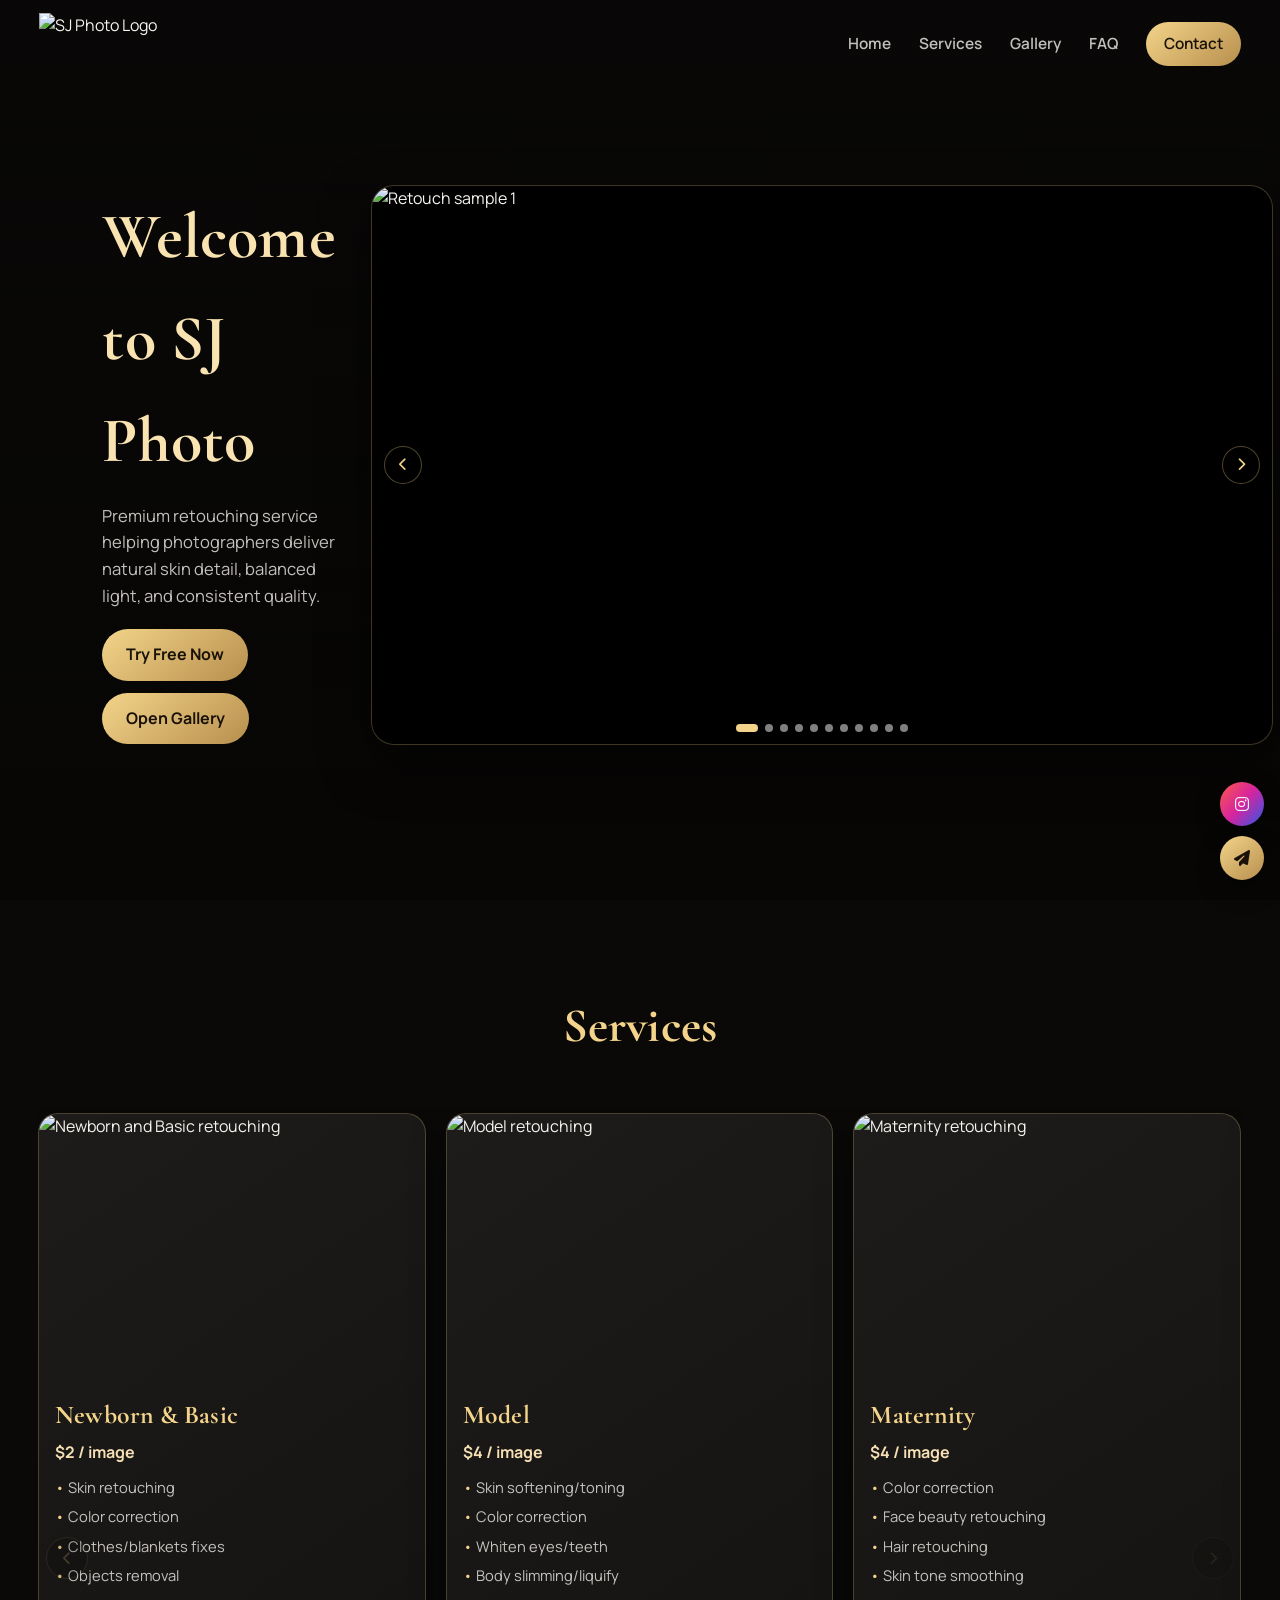
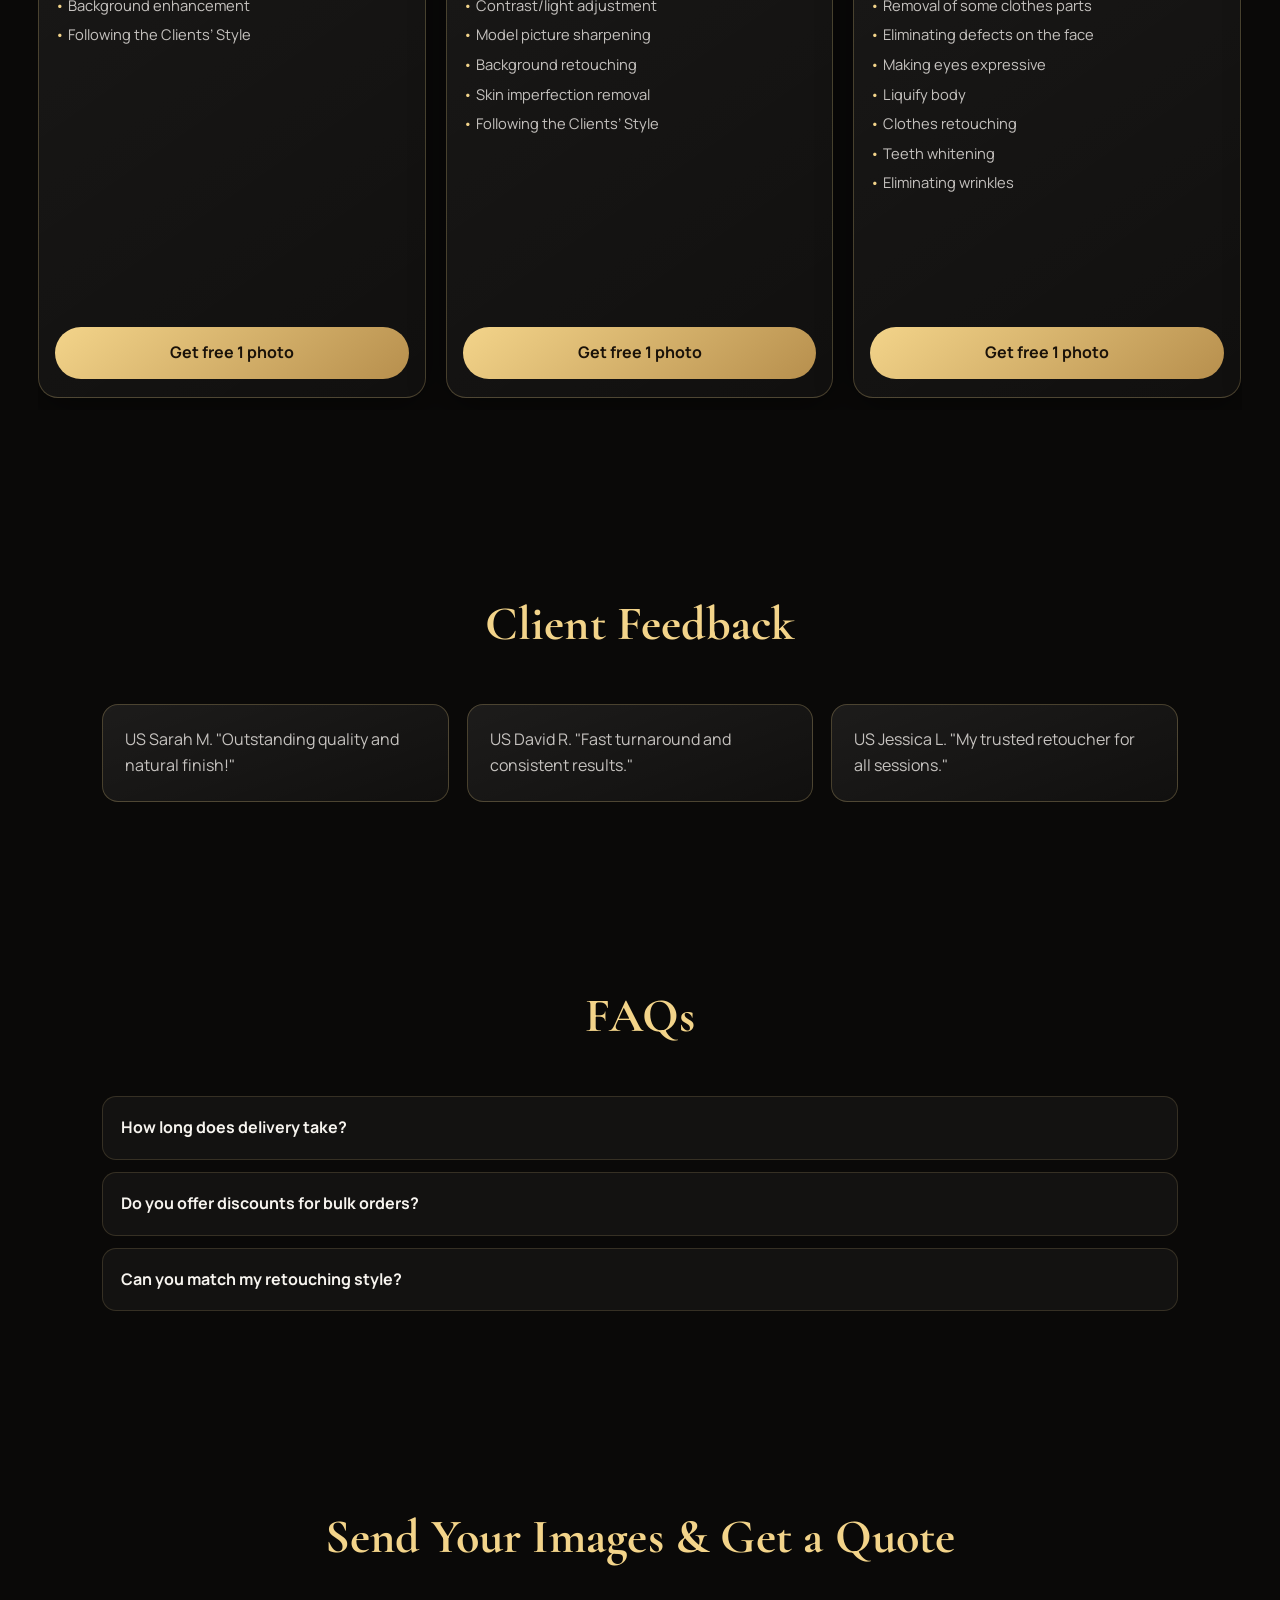
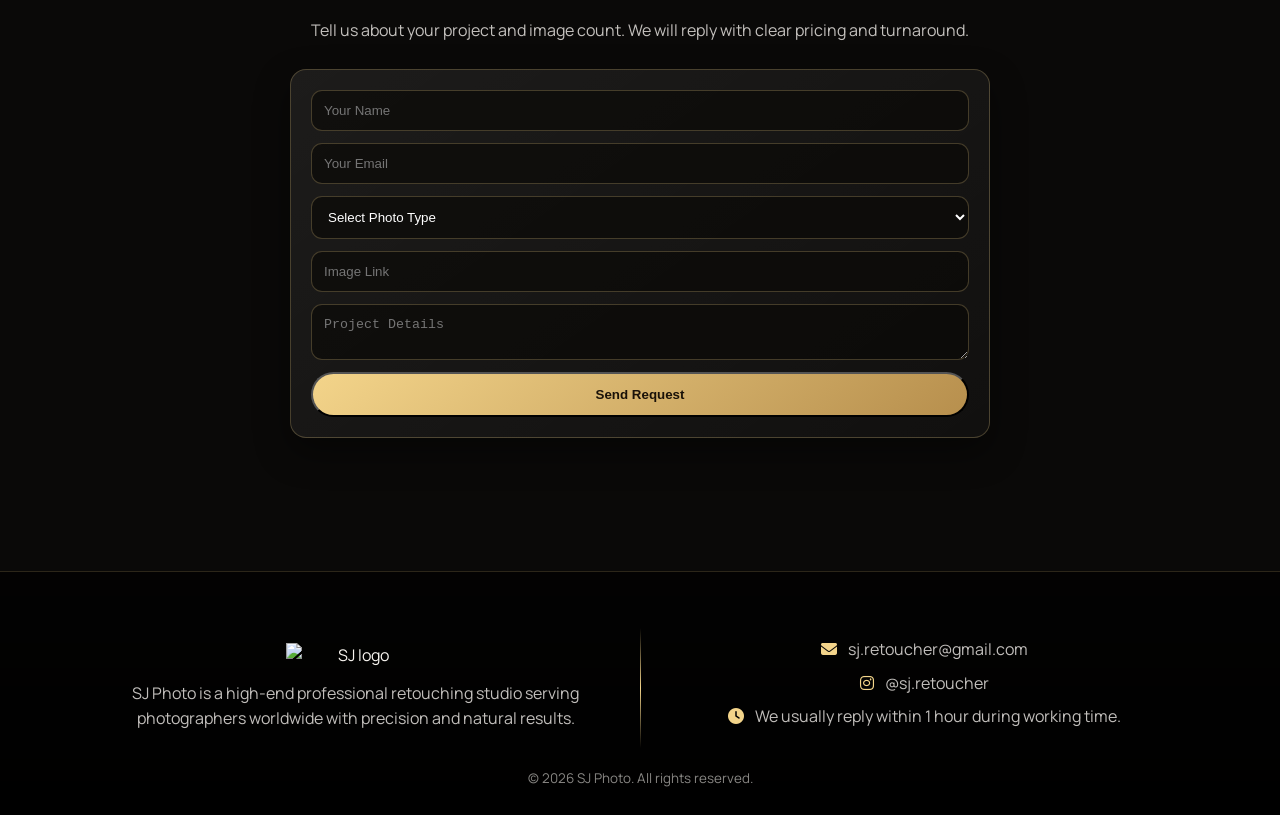
==== commit 5a791291: "Update index.html" ====
--- a/index.html
+++ b/index.html
@@ -255,25 +255,25 @@
 </body>
 </html>
 
-1
-
-
-
-
-
-
-
-
-
-
-
-
-
-
-
-
-
-
-
-
-
+
+
+
+
+
+
+
+
+
+
+
+
+
+
+
+
+
+
+
+
+
+
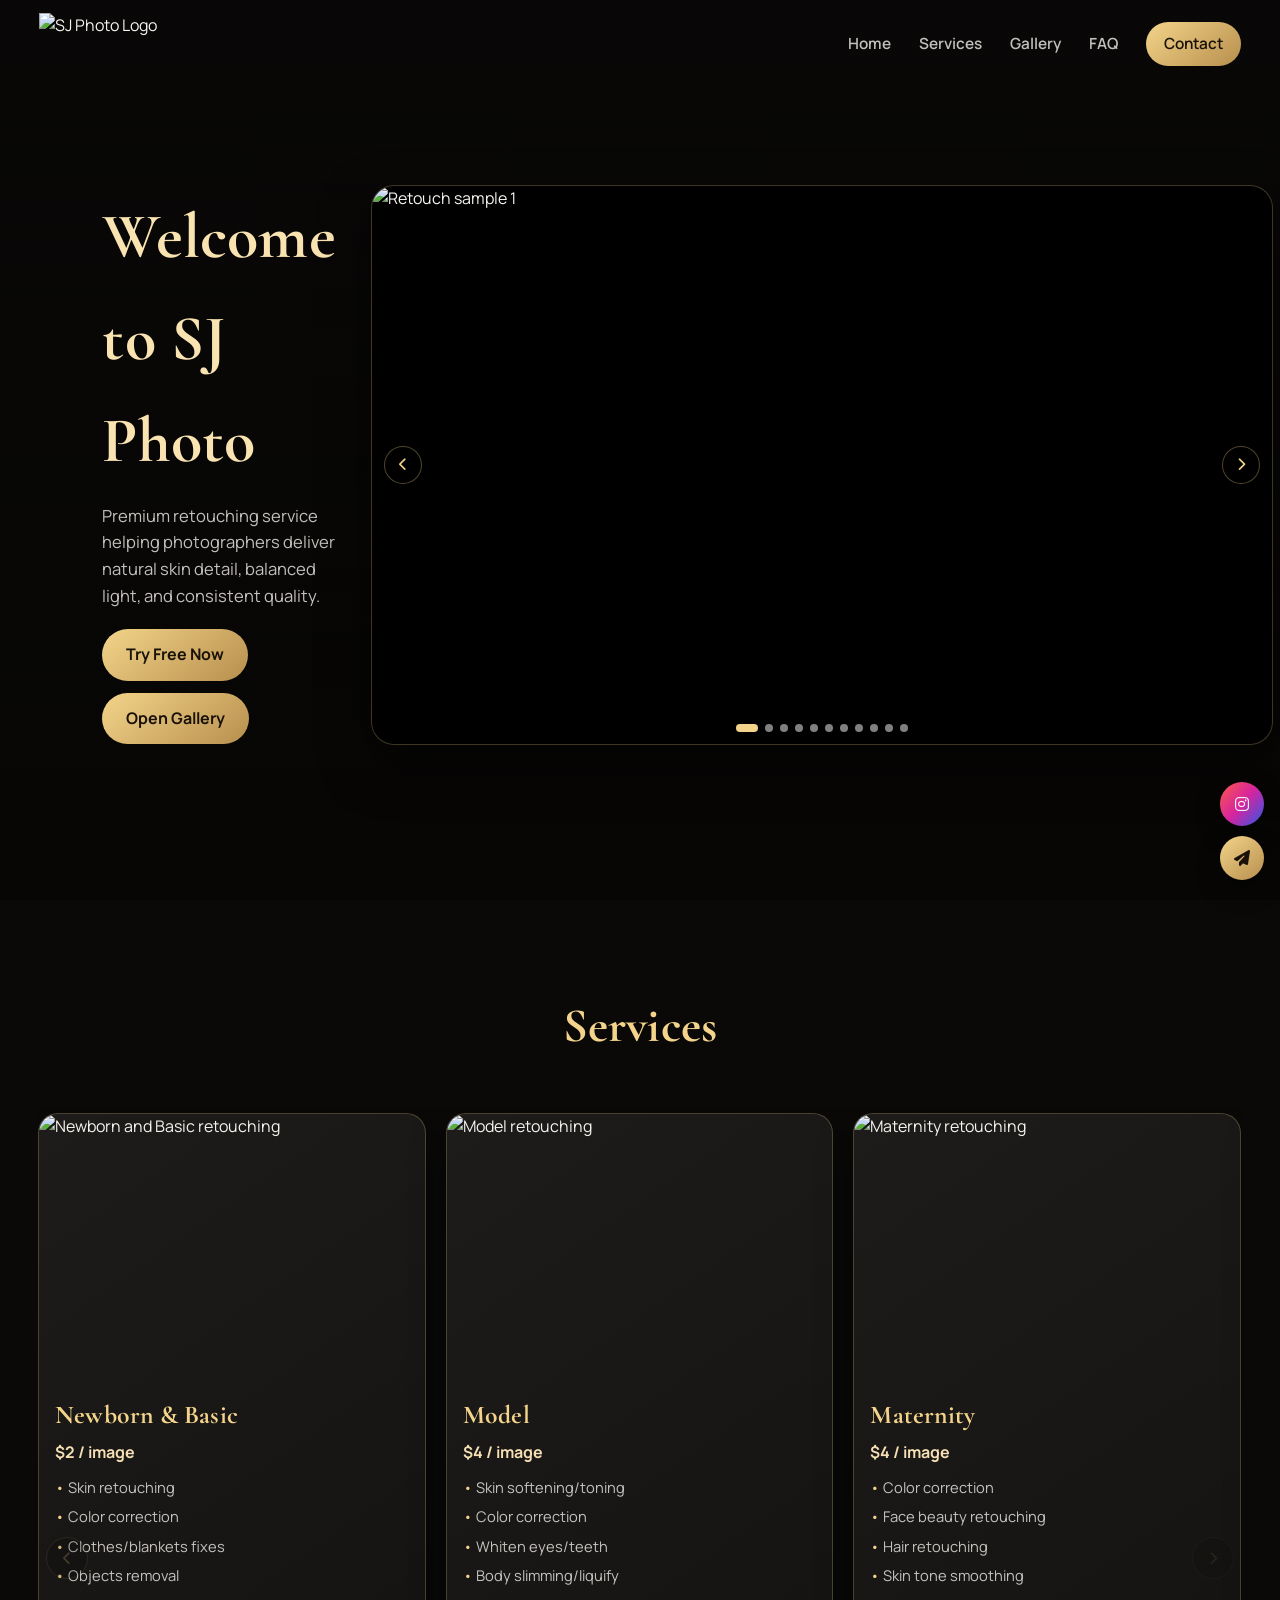
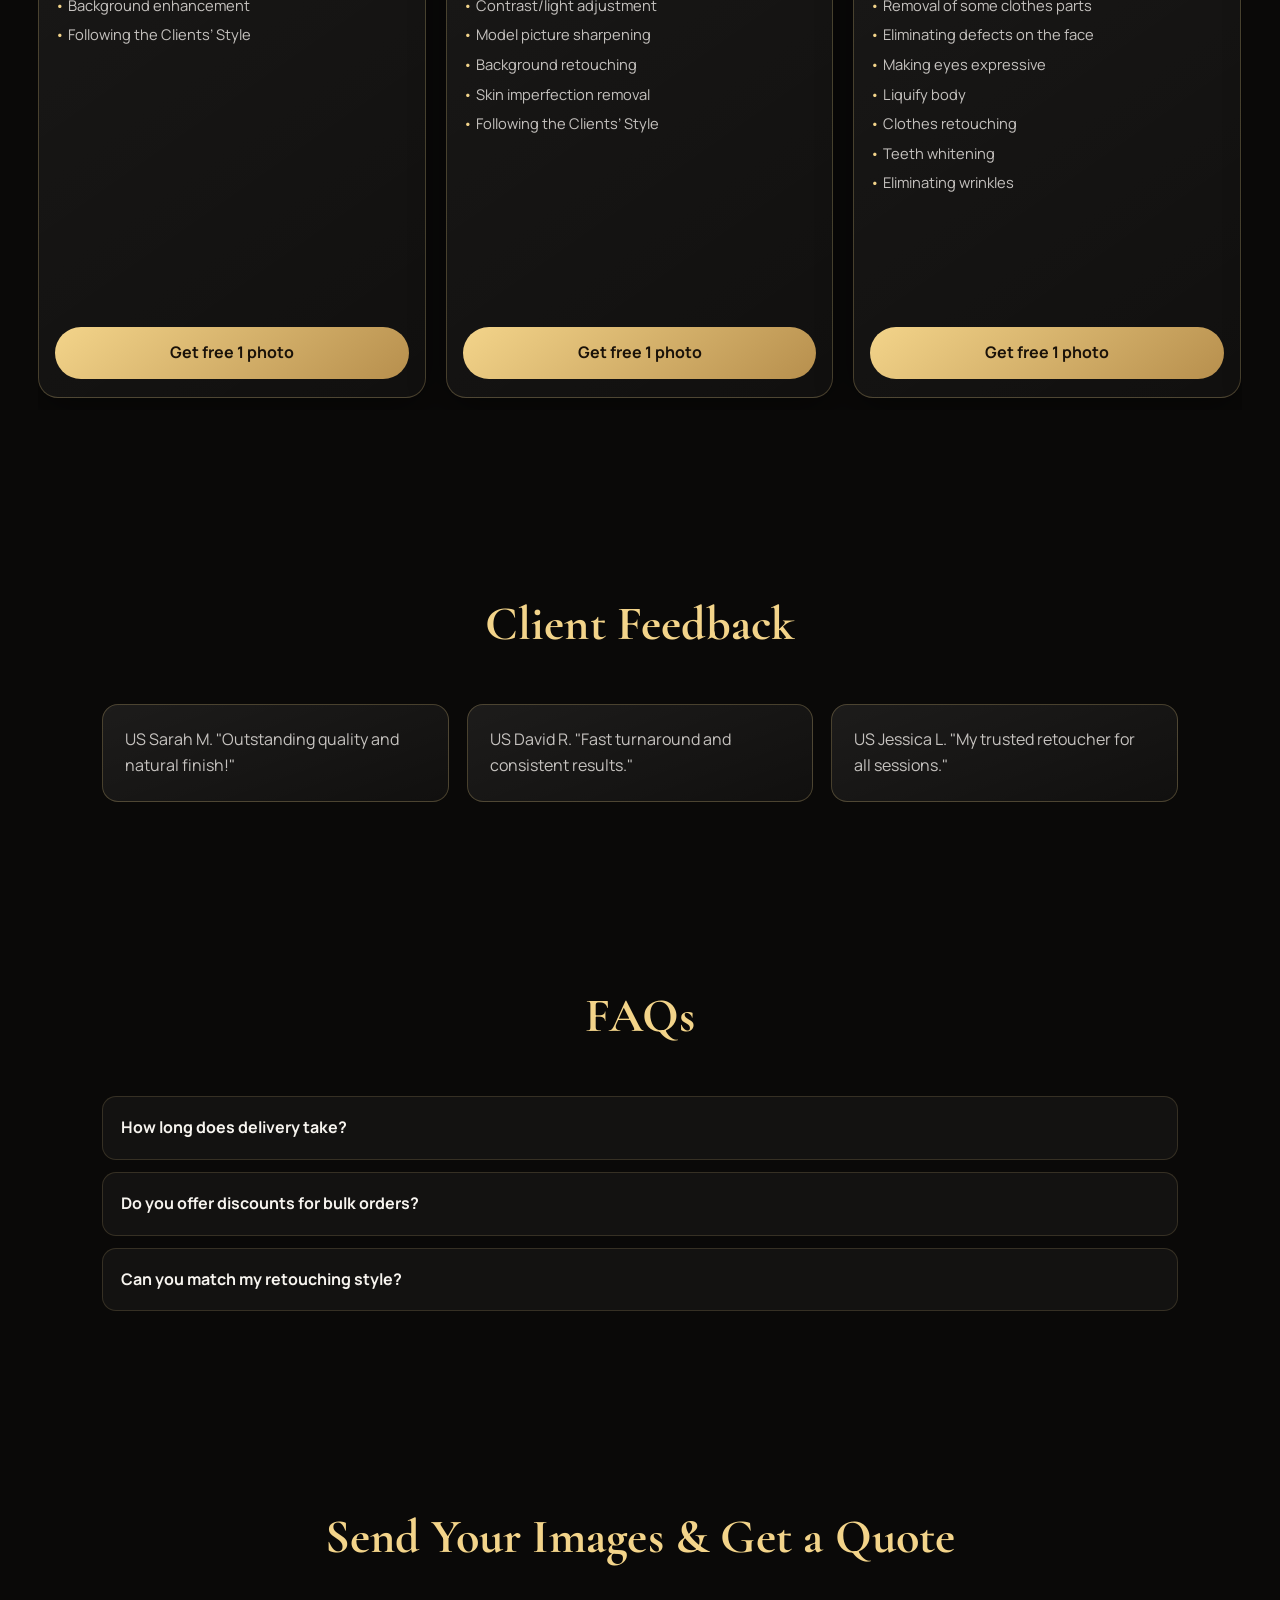
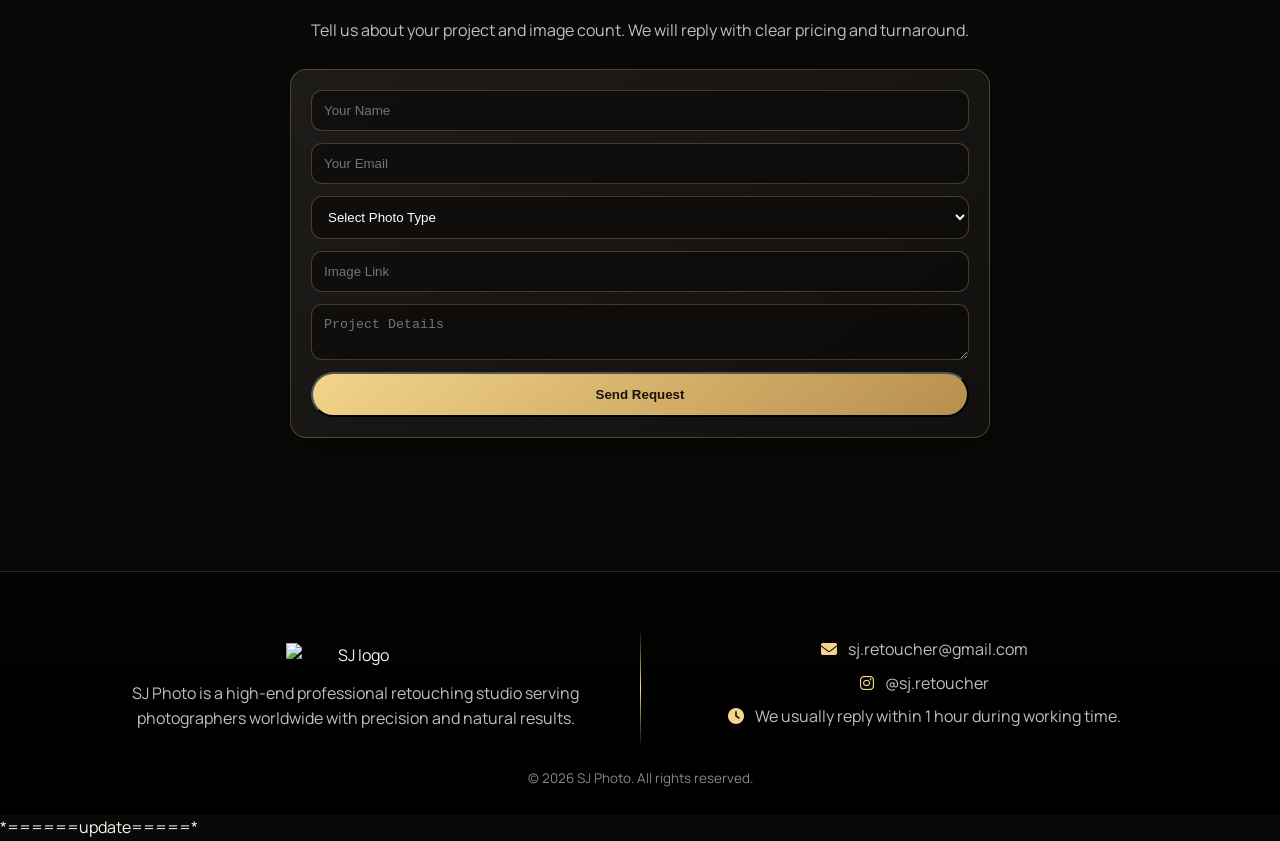
==== commit e3146f5d: "Add files via upload" ====
--- a/index.html
+++ b/index.html
@@ -255,25 +255,25 @@
 </body>
 </html>
 
-
-
-
-
-
-
-
-
-
-
-
-
-
-
-
-
-
-
-
-
-
-
+*======update=====*
+
+
+
+
+
+
+
+
+
+
+
+
+
+
+
+
+
+
+
+
+
--- a/assets/site.css
+++ b/assets/site.css
@@ -27,14 +27,14 @@
 .btn:hover{transform:translateY(-2px)}
 .slider{position:relative;border-radius:22px;overflow:hidden;box-shadow:0 0 0 1px var(--line),0 20px 50px rgba(0,0,0,.52);aspect-ratio:16/10;background:#000;width:min(76vw,900px);max-height:62vh;height:auto;justify-self:center}
 .slides{display:flex;height:100%;transition:transform .65s cubic-bezier(.77,0,.18,1)}.slides picture{flex:0 0 100%;width:100%;height:100%}
-.slides img{flex:0 0 100%;width:100%;height:100%;object-fit:cover;display:block}
+.slides img{flex:0 0 100%;width:100%;height:100%;object-fit:contain;display:block}
 .slider-btn{position:absolute;top:50%;transform:translateY(-50%);width:38px;height:38px;border-radius:50%;border:1px solid rgba(243,212,138,.33);background:rgba(0,0,0,.5);color:var(--gold);display:grid;place-items:center;cursor:pointer}
 .prev{left:12px}.next{right:12px}
 .dots{position:absolute;left:50%;transform:translateX(-50%);bottom:12px;display:flex;gap:7px}.dot{width:8px;height:8px;border-radius:99px;background:rgba(255,255,255,.5);border:none;cursor:pointer;transition:.2s}.dot.active{width:22px;background:var(--gold)}
 .services-grid{display:grid;grid-template-columns:repeat(3,minmax(0,1fr));gap:22px}
 .card{background:linear-gradient(145deg,rgba(255,255,255,.08),rgba(255,255,255,.03));border:1px solid var(--line);border-radius:var(--radius);overflow:hidden;box-shadow:var(--shadow);transition:.24s}
 .card:hover{transform:translateY(-5px);border-color:rgba(243,212,138,.4)}
-.card img{width:100%;aspect-ratio:4/5;object-fit:cover}.card-content{padding:18px}.card h3{color:var(--gold);font-size:1.6rem}.price{margin:4px 0 10px;color:#f5dfb3;font-weight:700}
+.card img{width:100%;aspect-ratio:4/5;object-fit:contain}.card-content{padding:18px}.card h3{color:var(--gold);font-size:1.6rem}.price{margin:4px 0 10px;color:#f5dfb3;font-weight:700}
 .card ul{list-style:none;font-size:.92rem;color:var(--muted);display:grid;gap:6px;margin-bottom:14px}.card ul li::before{content:"• ";color:var(--gold)}
 .feedback{display:grid;grid-template-columns:repeat(3,minmax(0,1fr));gap:18px}
 .feedback-item{background:linear-gradient(160deg,rgba(255,255,255,.08),rgba(255,255,255,.03));border:1px solid var(--line);padding:22px;border-radius:16px;color:var(--muted)}
@@ -56,8 +56,8 @@
 .service-panel{background:linear-gradient(145deg,rgba(255,255,255,.08),rgba(255,255,255,.03));border:1px solid var(--line);border-radius:var(--radius);box-shadow:var(--shadow);padding:22px;display:flex;flex-direction:column;justify-content:center;gap:8px}
 .service-title{color:var(--gold);font-size:2rem;line-height:1.1}.service-lead{color:var(--muted);margin-bottom:6px}.service-panel h3{color:#f7e8c4;font-size:1.2rem;font-family:'Manrope',sans-serif;font-weight:700;margin-bottom:2px}.service-panel .price-tag{color:#f6e2b8;font-weight:700;margin-bottom:14px}
 .service-panel ul{list-style:none;color:var(--muted);display:grid;gap:8px;margin-bottom:18px}.service-panel ul li::before{content:"• ";color:var(--gold)}.service-actions{display:flex;gap:10px;flex-wrap:wrap}
-.service-gallery{position:relative;min-height:100%;display:block}.service-gallery img{display:none}.service-gallery img:first-child{display:block;width:100%;height:100%;min-height:520px;border-radius:16px;object-fit:cover;border:1px solid rgba(243,212,138,.28);box-shadow:var(--shadow)}
-.gallery-grid{display:grid;grid-template-columns:repeat(3,minmax(0,1fr));gap:16px}.gallery-grid img{width:100%;border-radius:14px;aspect-ratio:4/5;object-fit:cover;border:1px solid rgba(243,212,138,.24);box-shadow:var(--shadow);transition:.2s}
+.service-gallery{position:relative;min-height:100%;display:block}.service-gallery img{display:none}.service-gallery img:first-child{display:block;width:100%;height:100%;min-height:520px;border-radius:16px;object-fit:contain;border:1px solid rgba(243,212,138,.28);box-shadow:var(--shadow)}
+.gallery-grid{display:grid;grid-template-columns:repeat(3,minmax(0,1fr));gap:16px}.gallery-grid img{width:100%;border-radius:14px;aspect-ratio:4/5;object-fit:contain;border:1px solid rgba(243,212,138,.24);box-shadow:var(--shadow);transition:.2s}
 .gallery-grid img:hover{transform:translateY(-3px)}
 @media (max-width:1024px){.hero{grid-template-columns:1fr;min-height:auto;padding-top:105px}.hero-text p{max-width:none}.slider{width:min(92vw,760px);max-width:none;height:auto;aspect-ratio:16/10}.services-grid{grid-template-columns:repeat(2,minmax(0,1fr))}.feedback{grid-template-columns:1fr}.footer-container{grid-template-columns:1fr}.footer-divider{width:70%;height:1px;margin:auto}.service-layout{grid-template-columns:1fr}.gallery-grid{grid-template-columns:repeat(2,minmax(0,1fr))}}
 @media (max-width:820px){.hamburger{display:flex}.nav-menu{position:fixed;top:76px;left:12px;right:12px;border-radius:16px;background:rgba(10,9,8,.96);border:1px solid var(--line);box-shadow:var(--shadow);flex-direction:column;align-items:flex-start;padding:16px;gap:10px;opacity:0;pointer-events:none;transform:translateY(-8px);transition:.2s}.nav-menu.active{opacity:1;pointer-events:auto;transform:translateY(0)}.nav-menu a{width:100%;padding:7px}.contact-btn{width:100%;text-align:center}}
@@ -109,7 +109,7 @@
 
 /* Before/After comparison slider (service pages) */
 .ba-slider{position:relative;aspect-ratio:4/5;min-height:0;border-radius:16px;overflow:hidden;border:1px solid rgba(243,212,138,.28);box-shadow:var(--shadow);background:#000;--ba-pos:50%;contain:layout paint}
-.service-gallery .ba-slider img{display:block!important;width:100%!important;height:100%!important;min-height:0!important;object-fit:cover;border:0!important;border-radius:0!important;box-shadow:none!important}
+.service-gallery .ba-slider img{display:block!important;width:100%!important;height:100%!important;min-height:0!important;object-fit:contain;border:0!important;border-radius:0!important;box-shadow:none!important}
 .ba-before{position:absolute;inset:0;z-index:1}
 .ba-after-wrap{position:absolute;inset:0;overflow:hidden;z-index:2;clip-path:inset(0 calc(100% - var(--ba-pos,50%)) 0 0);will-change:clip-path;transform:translateZ(0)}
 .ba-after{position:absolute;inset:0;width:100%;height:100%}
@@ -129,3 +129,25 @@
 .single-line-title{white-space:nowrap;font-size:clamp(.72rem,3.2vw,1.95rem);line-height:1.12}
 
 
+
+.gallery-grid img{cursor:zoom-in}
+.lightbox{position:fixed;inset:0;display:grid;place-items:center;padding:0;background:rgba(4,4,4,.86);opacity:0;pointer-events:none;transition:opacity .2s;z-index:2000}
+.lightbox.is-open{opacity:1;pointer-events:auto}
+.lightbox-backdrop{position:absolute;inset:0}
+.lightbox-panel{position:relative;z-index:1;display:grid;place-items:center;gap:0;width:100vw;height:100vh;max-width:100vw;max-height:100vh}
+.lightbox-image{width:100vw;height:100vh;max-width:100vw;max-height:100vh;object-fit:contain;border-radius:0;border:0;box-shadow:none;background:transparent;margin:0}
+.lightbox-caption{margin:0;text-align:center;color:var(--muted);font-size:.95rem;display:none}
+.lightbox-close{position:absolute;top:18px;right:18px;width:38px;height:38px;border-radius:50%;border:1px solid var(--line);background:rgba(0,0,0,.7);color:var(--gold);cursor:pointer;font-size:22px;display:grid;place-items:center;opacity:.25;transition:opacity .2s}
+.lightbox-nav{position:absolute;top:50%;transform:translateY(-50%);width:40px;height:40px;border-radius:50%;border:1px solid var(--line);background:rgba(0,0,0,.65);color:var(--gold);display:grid;place-items:center;cursor:pointer;opacity:.25;transition:opacity .2s}
+.lightbox-nav.prev{left:18px}
+.lightbox-nav.next{right:18px}
+.lightbox-nav:disabled{opacity:.4;cursor:default}
+body.lightbox-open{overflow:hidden}
+@media (max-width:768px){.lightbox-panel{max-height:100vh}.lightbox-close{top:12px;right:12px}.lightbox-nav.prev{left:10px}.lightbox-nav.next{right:10px}}
+
+
+
+
+
+\n.lightbox-nav:hover,.lightbox-nav:focus-visible,.lightbox-close:hover,.lightbox-close:focus-visible{opacity:1}\n
+
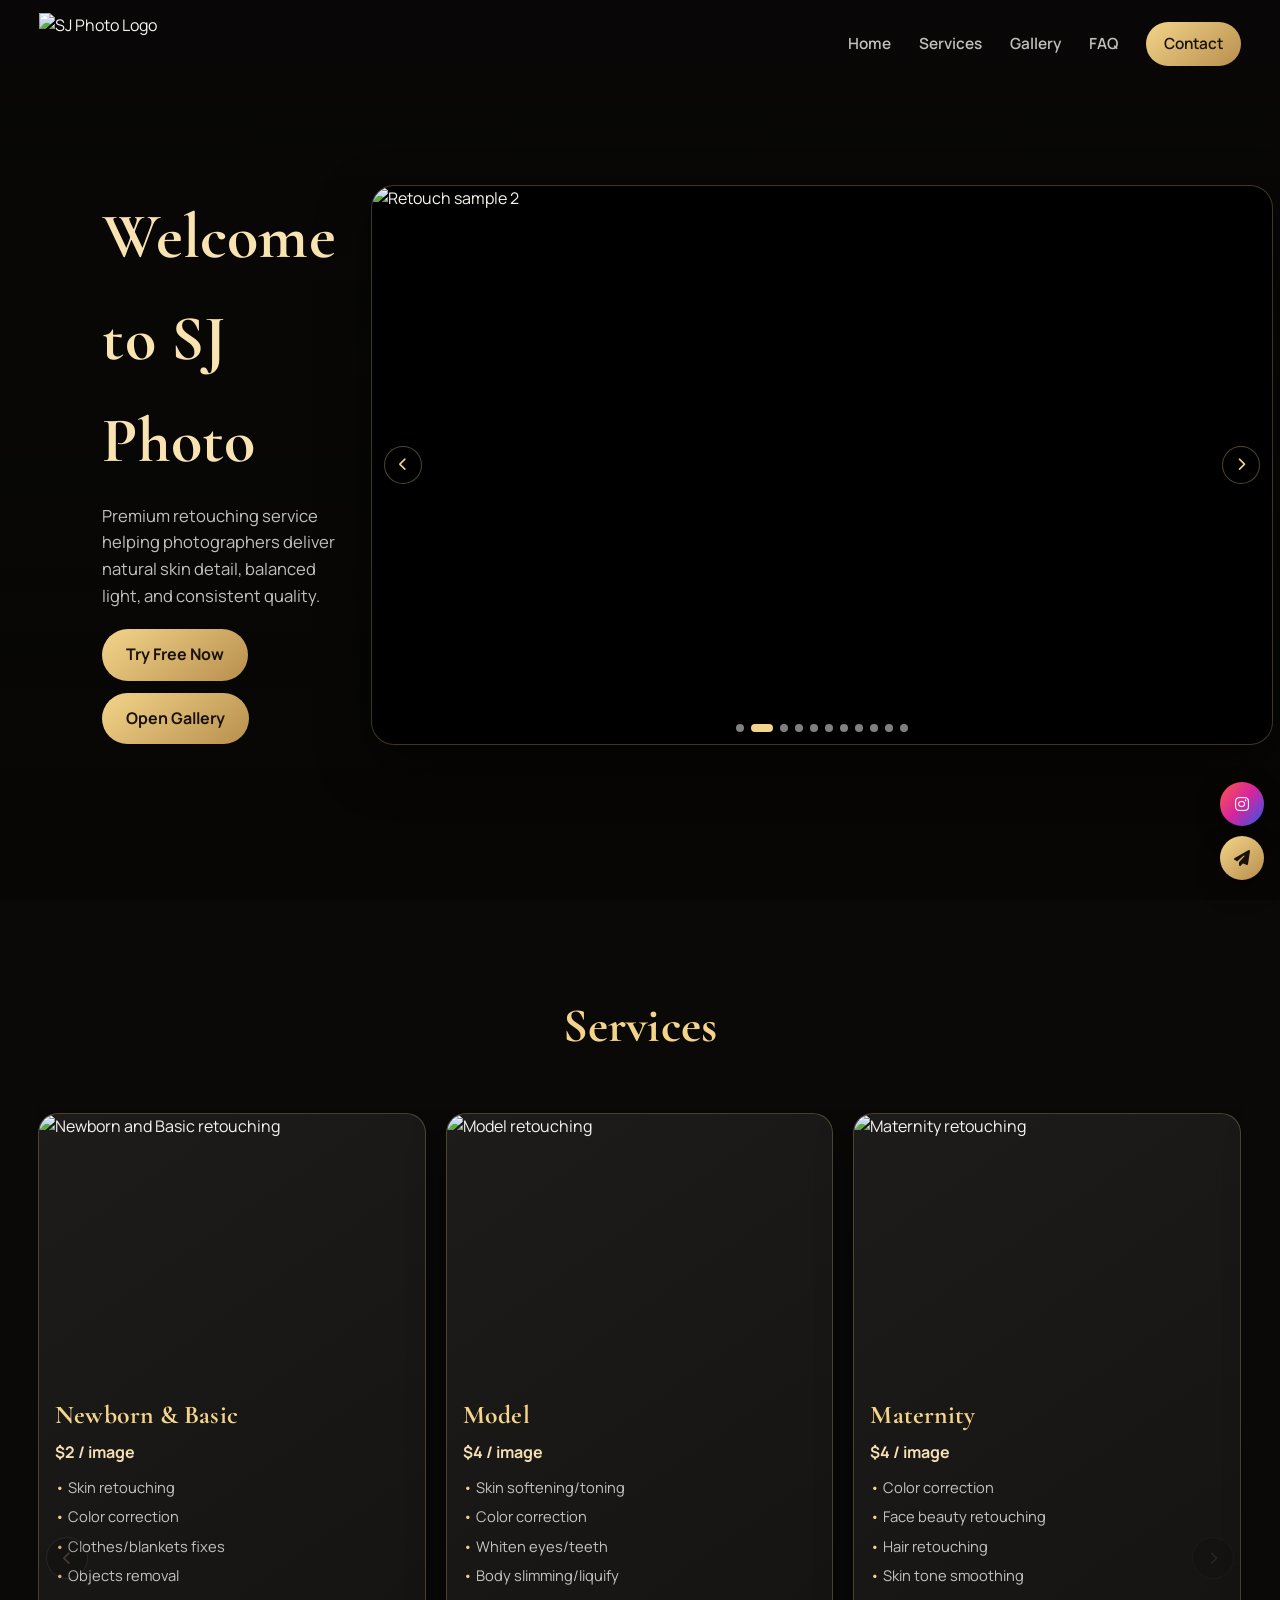
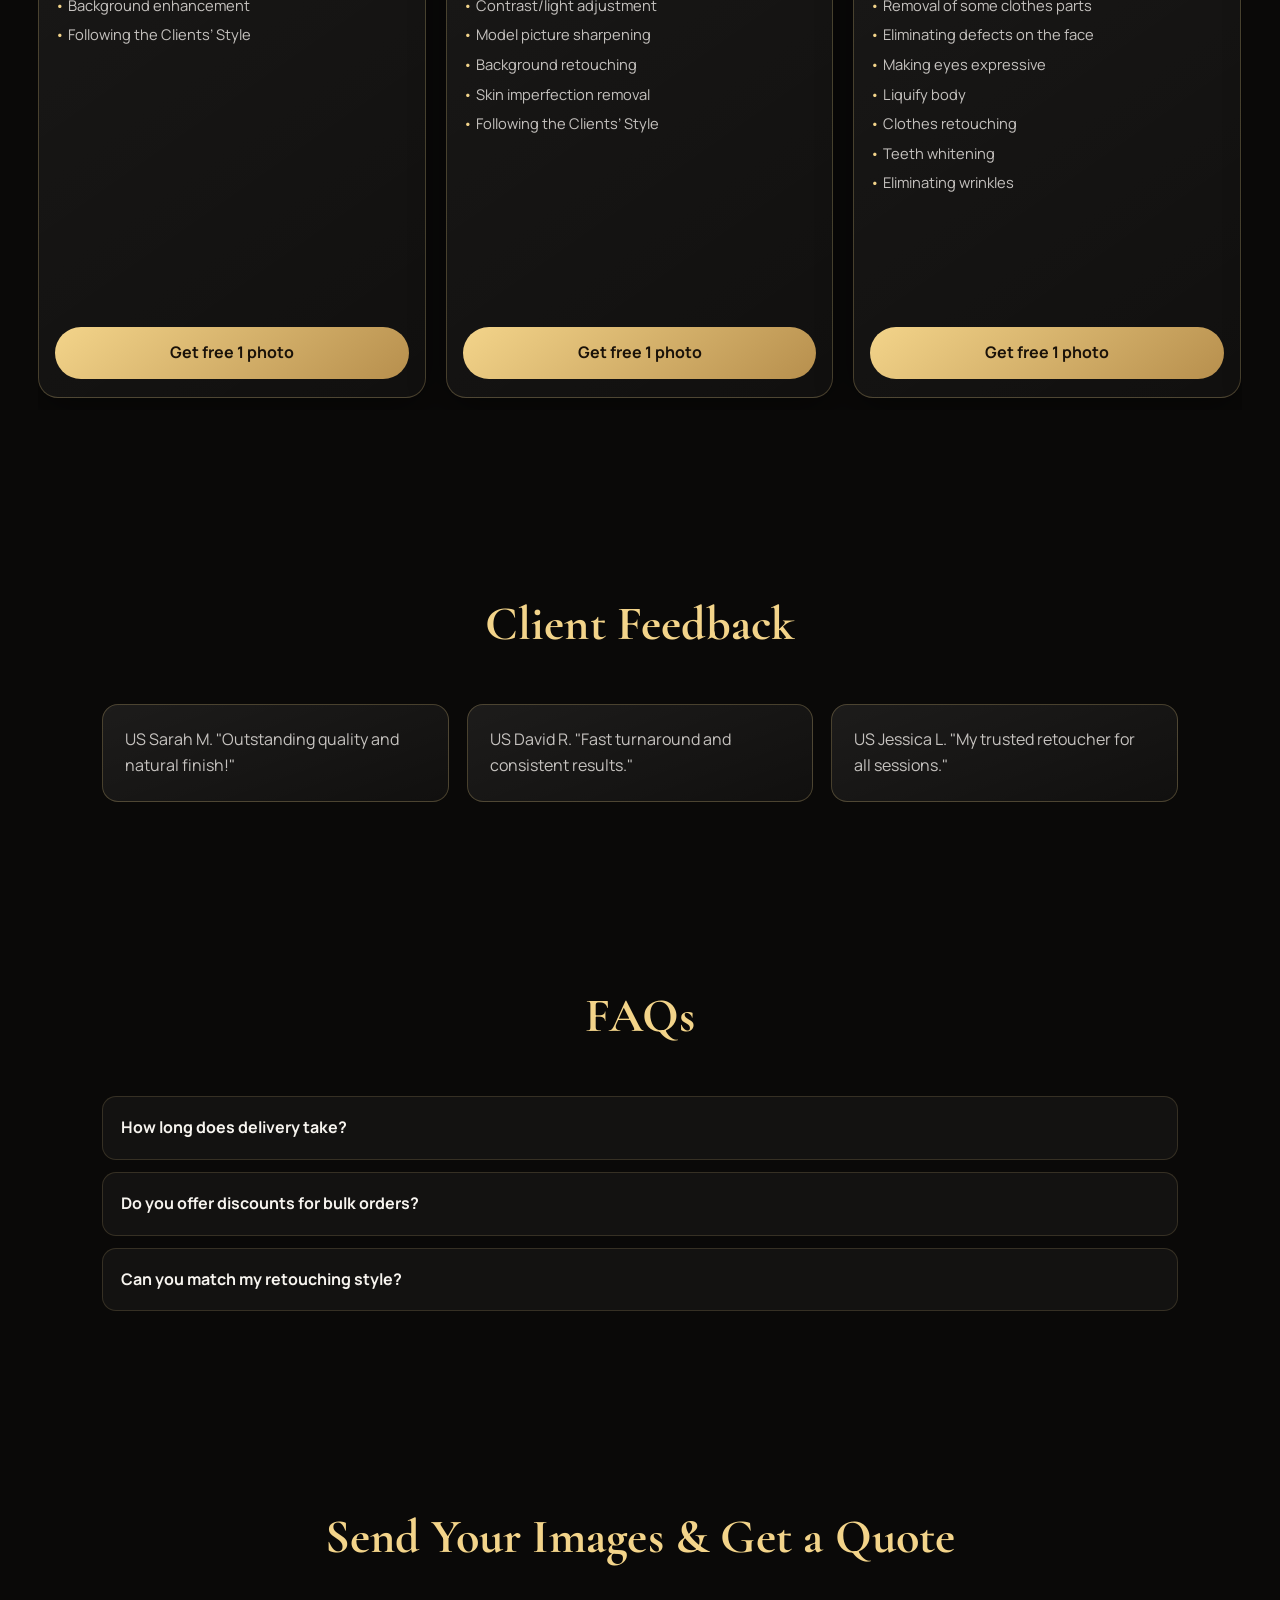
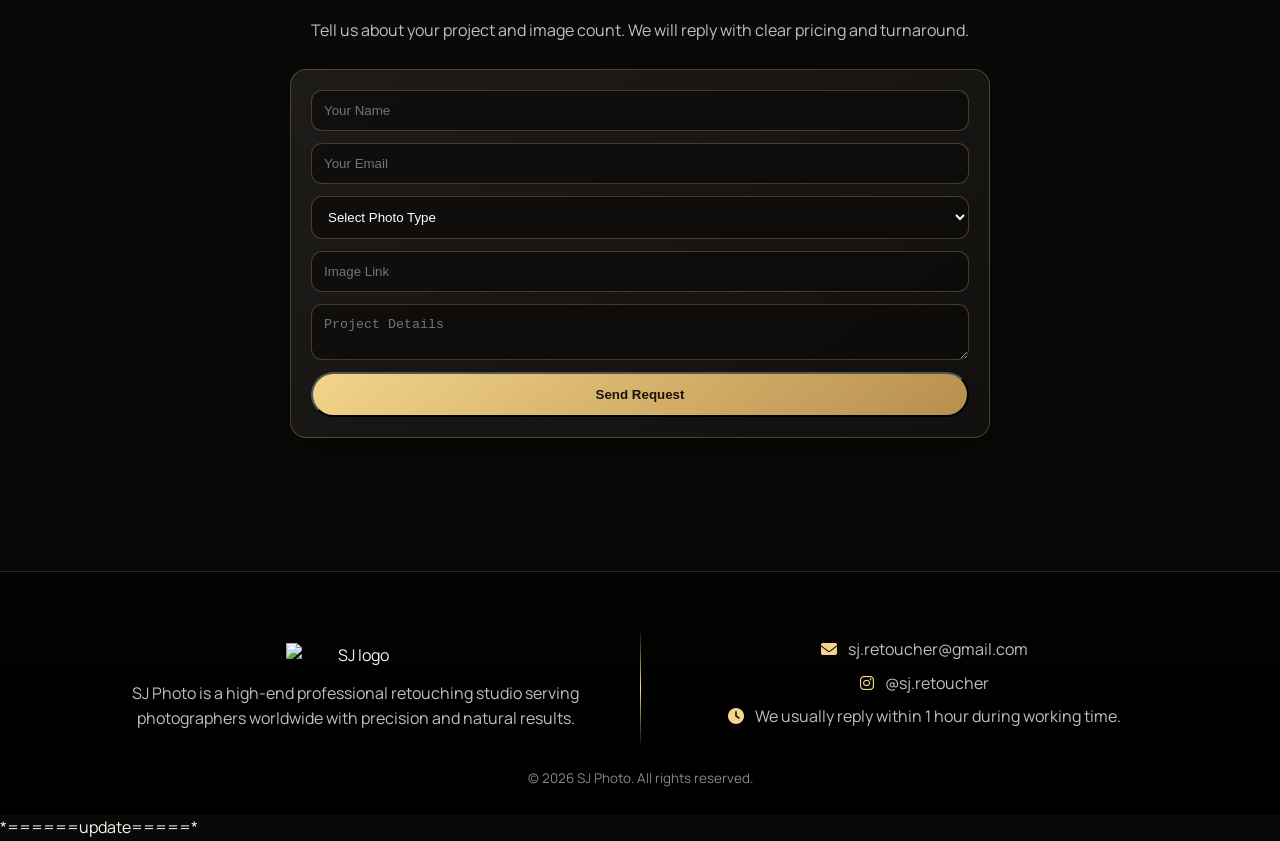
==== commit 13218eb8: "Update index.html" ====
--- a/index.html
+++ b/index.html
@@ -11,7 +11,7 @@
 <body>
   <header class="main-header">
     <div class="header-container">
-      <a class="logo" href="index.html#home"><img src="https://github.com/sjretouch/sjretouch/blob/main/2.png?raw=true" alt="SJ Photo Logo" /></a>
+      <a class="logo" href="index.html#home"><img src="https://raw.githubusercontent.com/sjretouch/sjretouch/main/2.png" alt="SJ Photo Logo" /></a>
       <nav class="nav-menu" id="navMenu">
         <a href="#home">Home</a>
         <a href="#services">Services</a>
@@ -48,7 +48,7 @@
       <div class="services-track-mask">
         <div class="services-grid" id="servicesTrack">
           <article class="card service-card" data-service="Newborn and Basic" data-href="service-newborn-basic.html" tabindex="0" role="link" aria-label="Open Newborn and Basic service details">
-            <img src="https://github.com/sjretouch/sjretouch/blob/main/Newborn.jpg?raw=true" alt="Newborn and Basic retouching" />
+            <img src="https://raw.githubusercontent.com/sjretouch/sjretouch/main/Newborn.jpg" alt="Newborn and Basic retouching" />
             <div class="card-content">
               <h3>Newborn &amp; Basic</h3>
               <div class="price">$2 / image</div>
@@ -65,7 +65,7 @@
           </article>
 
           <article class="card service-card" data-service="Model" data-href="service-model.html" tabindex="0" role="link" aria-label="Open model service details">
-            <img src="https://github.com/sjretouch/sjretouch/blob/main/model/vinicius-wiesehofer-E60Bvx8VFHE-unsplash.jpg?raw=true" alt="Model retouching" />
+            <img src="https://raw.githubusercontent.com/sjretouch/sjretouch/main/model/vinicius-wiesehofer-E60Bvx8VFHE-unsplash.jpg" alt="Model retouching" />
             <div class="card-content">
               <h3>Model</h3>
               <div class="price">$4 / image</div>
@@ -85,7 +85,7 @@
           </article>
 
           <article class="card service-card" data-service="Maternity" data-href="service-maternity.html" tabindex="0" role="link" aria-label="Open Maternity service details">
-            <img src="https://github.com/sjretouch/sjretouch/blob/main/Bau.jpg?raw=true" alt="Maternity retouching" />
+            <img src="https://raw.githubusercontent.com/sjretouch/sjretouch/main/Bau.jpg" alt="Maternity retouching" />
             <div class="card-content">
               <h3>Maternity</h3>
               <div class="price">$4 / image</div>
@@ -107,7 +107,7 @@
           </article>
 
           <article class="card service-card" data-service="High-End" data-href="service-high-end.html" tabindex="0" role="link" aria-label="Open High-End service details">
-            <img src="https://github.com/sjretouch/sjretouch/blob/main/high-end/mohammadreza-babaei-XOzMGqzRjlo-unsplash-Recovered.jpg?raw=true" alt="High-end retouching" />
+            <img src="https://raw.githubusercontent.com/sjretouch/sjretouch/main/high-end/mohammadreza-babaei-XOzMGqzRjlo-unsplash-Recovered.jpg" alt="High-end retouching" />
             <div class="card-content">
               <h3>High-End</h3>
               <div class="price">$7 / image</div>
@@ -129,7 +129,7 @@
           </article>
 
           <article class="card service-card" data-service="Composite" data-href="service-composite.html" tabindex="0" role="link" aria-label="Open Composite service details">
-            <img src="https://github.com/sjretouch/sjretouch/blob/main/Composite/A.jpg?raw=true" alt="Composite" />
+            <img src="https://raw.githubusercontent.com/sjretouch/sjretouch/main/Composite/A.jpg" alt="Composite" />
             <div class="card-content">
               <h3>Composite</h3>
               <div class="price">Contact</div>
@@ -198,7 +198,7 @@
   <footer class="footer">
     <div class="footer-container">
       <div class="footer-left">
-        <img src="https://github.com/sjretouch/sjretouch/blob/main/2.png?raw=true" class="footer-logo" alt="SJ logo" />
+        <img src="https://raw.githubusercontent.com/sjretouch/sjretouch/main/2.png" class="footer-logo" alt="SJ logo" />
         <p class="footer-about">SJ Photo is a high-end professional retouching studio serving photographers worldwide with precision and natural results.</p>
       </div>
       <div class="footer-divider"></div>
@@ -222,32 +222,32 @@
   <script>
     window.SLIDER_IMAGES = {
       desktop: [
-        'https://github.com/sjretouch/sjretouch/blob/main/BA.jpg?raw=true',
-        'https://github.com/sjretouch/sjretouch/blob/main/BA%202.jpg?raw=true',
-        'https://github.com/sjretouch/sjretouch/blob/main/BA%203.jpg?raw=true',
-        'https://github.com/sjretouch/sjretouch/blob/main/BA%204.jpg?raw=true',
-        'https://github.com/sjretouch/sjretouch/blob/main/BA%205.jpg?raw=true',
-        'https://github.com/sjretouch/sjretouch/blob/main/BA%206.jpg?raw=true',
-        'https://github.com/sjretouch/sjretouch/blob/main/BA%207.jpg?raw=true',
-        'https://github.com/sjretouch/sjretouch/blob/main/BA%208.jpg?raw=true',
-        'https://github.com/sjretouch/sjretouch/blob/main/BA%209.jpg?raw=true',
-        'https://github.com/sjretouch/sjretouch/blob/main/BA%2010.jpg?raw=true',
-        'https://github.com/sjretouch/sjretouch/blob/main/BA%2011.jpg?raw=true'
+        'https://raw.githubusercontent.com/sjretouch/sjretouch/main/BA.jpg',
+        'https://raw.githubusercontent.com/sjretouch/sjretouch/main/BA%202.jpg',
+        'https://raw.githubusercontent.com/sjretouch/sjretouch/main/BA%203.jpg',
+        'https://raw.githubusercontent.com/sjretouch/sjretouch/main/BA%204.jpg',
+        'https://raw.githubusercontent.com/sjretouch/sjretouch/main/BA%205.jpg',
+        'https://raw.githubusercontent.com/sjretouch/sjretouch/main/BA%206.jpg',
+        'https://raw.githubusercontent.com/sjretouch/sjretouch/main/BA%207.jpg',
+        'https://raw.githubusercontent.com/sjretouch/sjretouch/main/BA%208.jpg',
+        'https://raw.githubusercontent.com/sjretouch/sjretouch/main/BA%209.jpg',
+        'https://raw.githubusercontent.com/sjretouch/sjretouch/main/BA%2010.jpg',
+        'https://raw.githubusercontent.com/sjretouch/sjretouch/main/BA%2011.jpg'
       ],
 
       mobile: [
-        'https://github.com/sjretouch/sjretouch/blob/main/images/2.jpg?raw=true',
-        'https://github.com/sjretouch/sjretouch/blob/main/images/2%20(2).jpg?raw=true',
-        'https://github.com/sjretouch/sjretouch/blob/main/images/IMG_7924.jpg?raw=true',
-        'https://github.com/sjretouch/sjretouch/blob/main/images/IMG_7924%20B.jpg?raw=true',
-        'https://github.com/sjretouch/sjretouch/blob/main/images/IMG_7940.jpg?raw=true',
-        'https://github.com/sjretouch/sjretouch/blob/main/images/IMG_7940B.jpg?raw=true',
-        'https://github.com/sjretouch/sjretouch/blob/main/images/IMG_8101.jpg?raw=true',
-        'https://github.com/sjretouch/sjretouch/blob/main/images/IMG_8101B.jpg?raw=true',
-        'https://github.com/sjretouch/sjretouch/blob/main/images/hosein-zanbori-0o4QY48B-r0%202.jpg?raw=true',
-        'https://github.com/sjretouch/sjretouch/blob/main/images/hosein-zanbori-0o4QY48B-r0.jpg?raw=true',
-        'https://github.com/sjretouch/sjretouch/blob/main/images/hosein-zanbori-24CD1Ps7Pqw.jpg?raw=true',
-        'https://github.com/sjretouch/sjretouch/blob/main/images/hosein-zanbori-24CD1Ps7PqwB.jpg?raw=true'
+        'https://raw.githubusercontent.com/sjretouch/sjretouch/main/images/2.jpg',
+        'https://raw.githubusercontent.com/sjretouch/sjretouch/main/images/2%20(2).jpg',
+        'https://raw.githubusercontent.com/sjretouch/sjretouch/main/images/IMG_7924.jpg',
+        'https://raw.githubusercontent.com/sjretouch/sjretouch/main/images/IMG_7924%20B.jpg',
+        'https://raw.githubusercontent.com/sjretouch/sjretouch/main/images/IMG_7940.jpg',
+        'https://raw.githubusercontent.com/sjretouch/sjretouch/main/images/IMG_7940%20B.jpg',
+        'https://raw.githubusercontent.com/sjretouch/sjretouch/main/images/IMG_8101.jpg',
+        'https://raw.githubusercontent.com/sjretouch/sjretouch/main/images/IMG_8101%20B.jpg',
+        'https://raw.githubusercontent.com/sjretouch/sjretouch/main/images/hosein-zanbori-0o4QY48B-r0%202.jpg',
+        'https://raw.githubusercontent.com/sjretouch/sjretouch/main/images/hosein-zanbori-0o4QY48B-r0.jpg',
+        'https://raw.githubusercontent.com/sjretouch/sjretouch/main/images/hosein-zanbori-24CD1Ps7Pqw.jpg',
+        'https://raw.githubusercontent.com/sjretouch/sjretouch/main/images/hosein-zanbori-24CD1Ps7Pqw%20B.jpg'
       ]
     };
   </script>
@@ -277,3 +277,6 @@
 
 
 
+
+
+
--- a/assets/site.css
+++ b/assets/site.css
@@ -27,14 +27,14 @@
 .btn:hover{transform:translateY(-2px)}
 .slider{position:relative;border-radius:22px;overflow:hidden;box-shadow:0 0 0 1px var(--line),0 20px 50px rgba(0,0,0,.52);aspect-ratio:16/10;background:#000;width:min(76vw,900px);max-height:62vh;height:auto;justify-self:center}
 .slides{display:flex;height:100%;transition:transform .65s cubic-bezier(.77,0,.18,1)}.slides picture{flex:0 0 100%;width:100%;height:100%}
-.slides img{flex:0 0 100%;width:100%;height:100%;object-fit:contain;display:block}
+.slides img{flex:0 0 100%;width:100%;height:100%;object-fit:cover;display:block}
 .slider-btn{position:absolute;top:50%;transform:translateY(-50%);width:38px;height:38px;border-radius:50%;border:1px solid rgba(243,212,138,.33);background:rgba(0,0,0,.5);color:var(--gold);display:grid;place-items:center;cursor:pointer}
 .prev{left:12px}.next{right:12px}
 .dots{position:absolute;left:50%;transform:translateX(-50%);bottom:12px;display:flex;gap:7px}.dot{width:8px;height:8px;border-radius:99px;background:rgba(255,255,255,.5);border:none;cursor:pointer;transition:.2s}.dot.active{width:22px;background:var(--gold)}
 .services-grid{display:grid;grid-template-columns:repeat(3,minmax(0,1fr));gap:22px}
 .card{background:linear-gradient(145deg,rgba(255,255,255,.08),rgba(255,255,255,.03));border:1px solid var(--line);border-radius:var(--radius);overflow:hidden;box-shadow:var(--shadow);transition:.24s}
 .card:hover{transform:translateY(-5px);border-color:rgba(243,212,138,.4)}
-.card img{width:100%;aspect-ratio:4/5;object-fit:contain}.card-content{padding:18px}.card h3{color:var(--gold);font-size:1.6rem}.price{margin:4px 0 10px;color:#f5dfb3;font-weight:700}
+.card img{width:100%;aspect-ratio:4/5;object-fit:cover}.card-content{padding:18px}.card h3{color:var(--gold);font-size:1.6rem}.price{margin:4px 0 10px;color:#f5dfb3;font-weight:700}
 .card ul{list-style:none;font-size:.92rem;color:var(--muted);display:grid;gap:6px;margin-bottom:14px}.card ul li::before{content:"• ";color:var(--gold)}
 .feedback{display:grid;grid-template-columns:repeat(3,minmax(0,1fr));gap:18px}
 .feedback-item{background:linear-gradient(160deg,rgba(255,255,255,.08),rgba(255,255,255,.03));border:1px solid var(--line);padding:22px;border-radius:16px;color:var(--muted)}
@@ -56,8 +56,8 @@
 .service-panel{background:linear-gradient(145deg,rgba(255,255,255,.08),rgba(255,255,255,.03));border:1px solid var(--line);border-radius:var(--radius);box-shadow:var(--shadow);padding:22px;display:flex;flex-direction:column;justify-content:center;gap:8px}
 .service-title{color:var(--gold);font-size:2rem;line-height:1.1}.service-lead{color:var(--muted);margin-bottom:6px}.service-panel h3{color:#f7e8c4;font-size:1.2rem;font-family:'Manrope',sans-serif;font-weight:700;margin-bottom:2px}.service-panel .price-tag{color:#f6e2b8;font-weight:700;margin-bottom:14px}
 .service-panel ul{list-style:none;color:var(--muted);display:grid;gap:8px;margin-bottom:18px}.service-panel ul li::before{content:"• ";color:var(--gold)}.service-actions{display:flex;gap:10px;flex-wrap:wrap}
-.service-gallery{position:relative;min-height:100%;display:block}.service-gallery img{display:none}.service-gallery img:first-child{display:block;width:100%;height:100%;min-height:520px;border-radius:16px;object-fit:contain;border:1px solid rgba(243,212,138,.28);box-shadow:var(--shadow)}
-.gallery-grid{display:grid;grid-template-columns:repeat(3,minmax(0,1fr));gap:16px}.gallery-grid img{width:100%;border-radius:14px;aspect-ratio:4/5;object-fit:contain;border:1px solid rgba(243,212,138,.24);box-shadow:var(--shadow);transition:.2s}
+.service-gallery{position:relative;min-height:100%;display:block}.service-gallery img{display:none}.service-gallery img:first-child{display:block;width:100%;height:100%;min-height:520px;border-radius:16px;object-fit:cover;border:1px solid rgba(243,212,138,.28);box-shadow:var(--shadow)}
+.gallery-grid{display:grid;grid-template-columns:repeat(3,minmax(0,1fr));gap:16px}.gallery-grid img{width:100%;border-radius:14px;aspect-ratio:4/5;object-fit:cover;border:1px solid rgba(243,212,138,.24);box-shadow:var(--shadow);transition:.2s}
 .gallery-grid img:hover{transform:translateY(-3px)}
 @media (max-width:1024px){.hero{grid-template-columns:1fr;min-height:auto;padding-top:105px}.hero-text p{max-width:none}.slider{width:min(92vw,760px);max-width:none;height:auto;aspect-ratio:16/10}.services-grid{grid-template-columns:repeat(2,minmax(0,1fr))}.feedback{grid-template-columns:1fr}.footer-container{grid-template-columns:1fr}.footer-divider{width:70%;height:1px;margin:auto}.service-layout{grid-template-columns:1fr}.gallery-grid{grid-template-columns:repeat(2,minmax(0,1fr))}}
 @media (max-width:820px){.hamburger{display:flex}.nav-menu{position:fixed;top:76px;left:12px;right:12px;border-radius:16px;background:rgba(10,9,8,.96);border:1px solid var(--line);box-shadow:var(--shadow);flex-direction:column;align-items:flex-start;padding:16px;gap:10px;opacity:0;pointer-events:none;transform:translateY(-8px);transition:.2s}.nav-menu.active{opacity:1;pointer-events:auto;transform:translateY(0)}.nav-menu a{width:100%;padding:7px}.contact-btn{width:100%;text-align:center}}
@@ -151,3 +151,4 @@
 
 \n.lightbox-nav:hover,.lightbox-nav:focus-visible,.lightbox-close:hover,.lightbox-close:focus-visible{opacity:1}\n
 
+
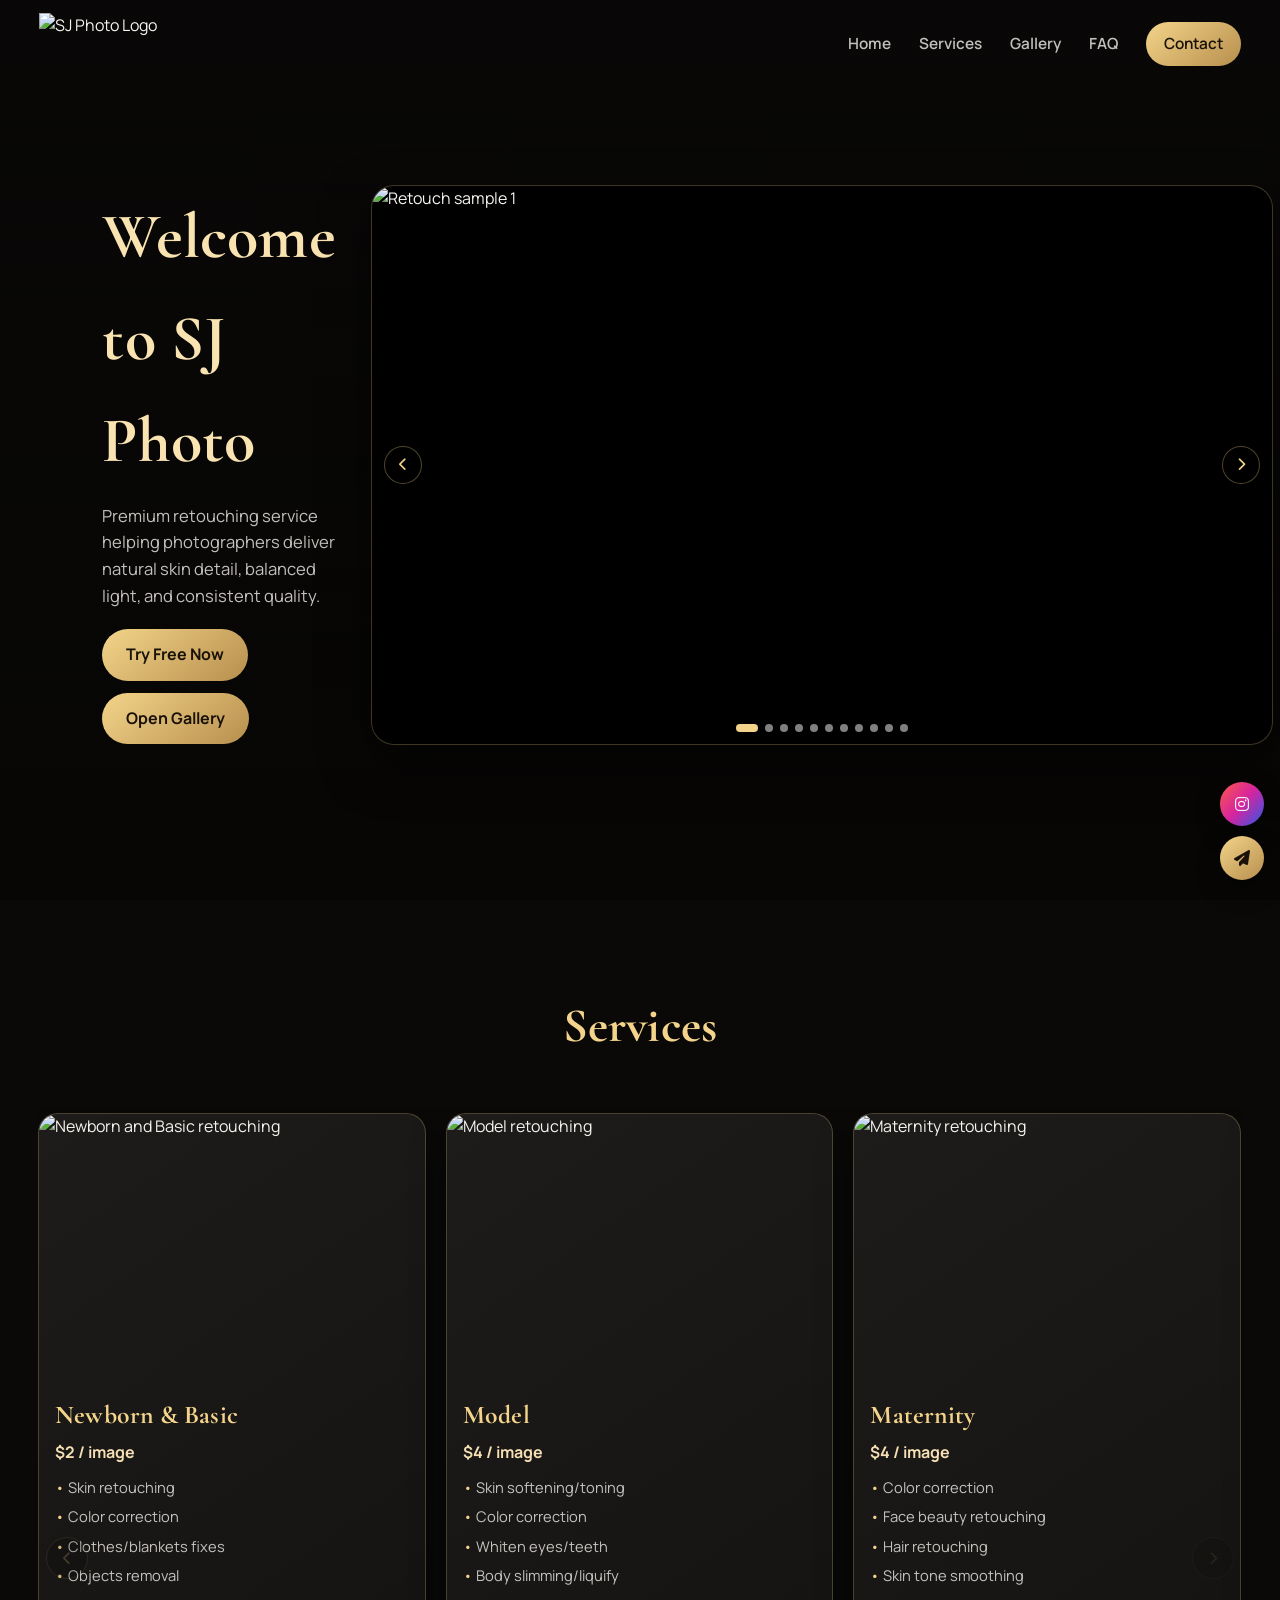
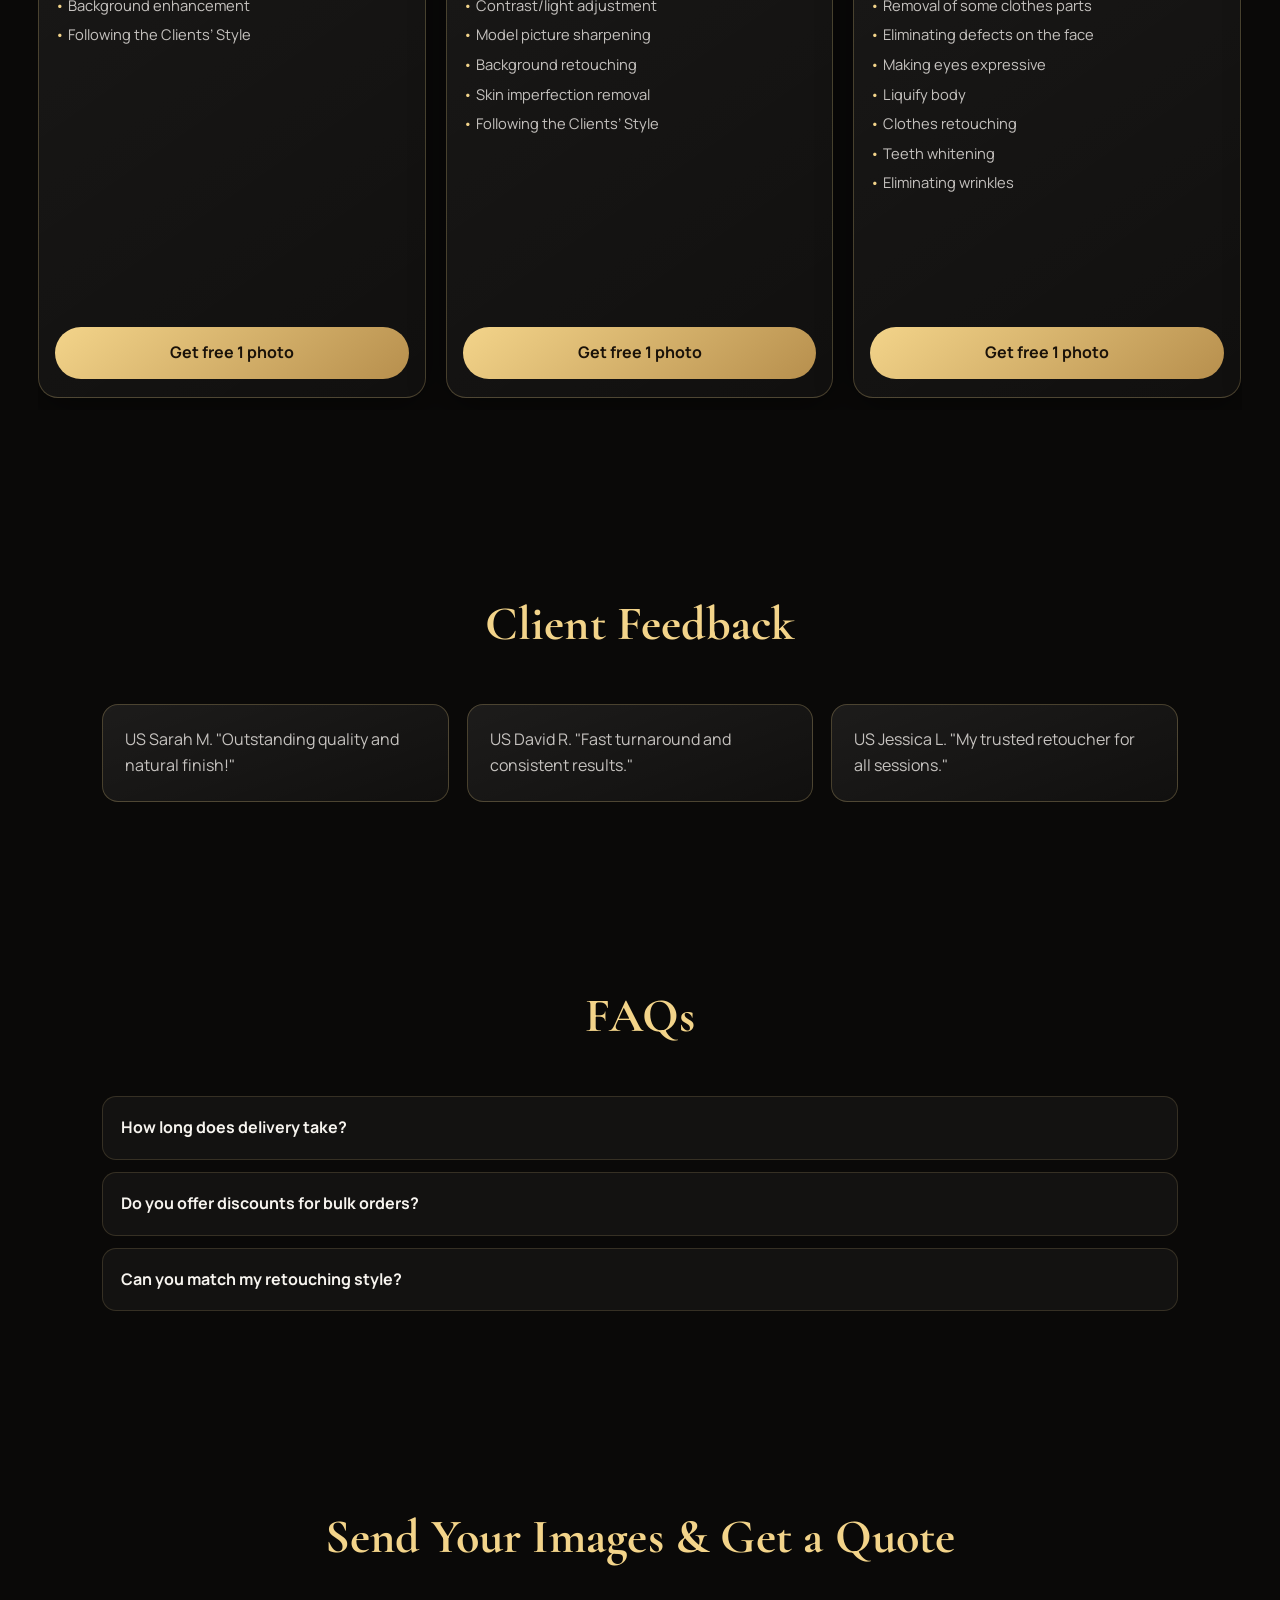
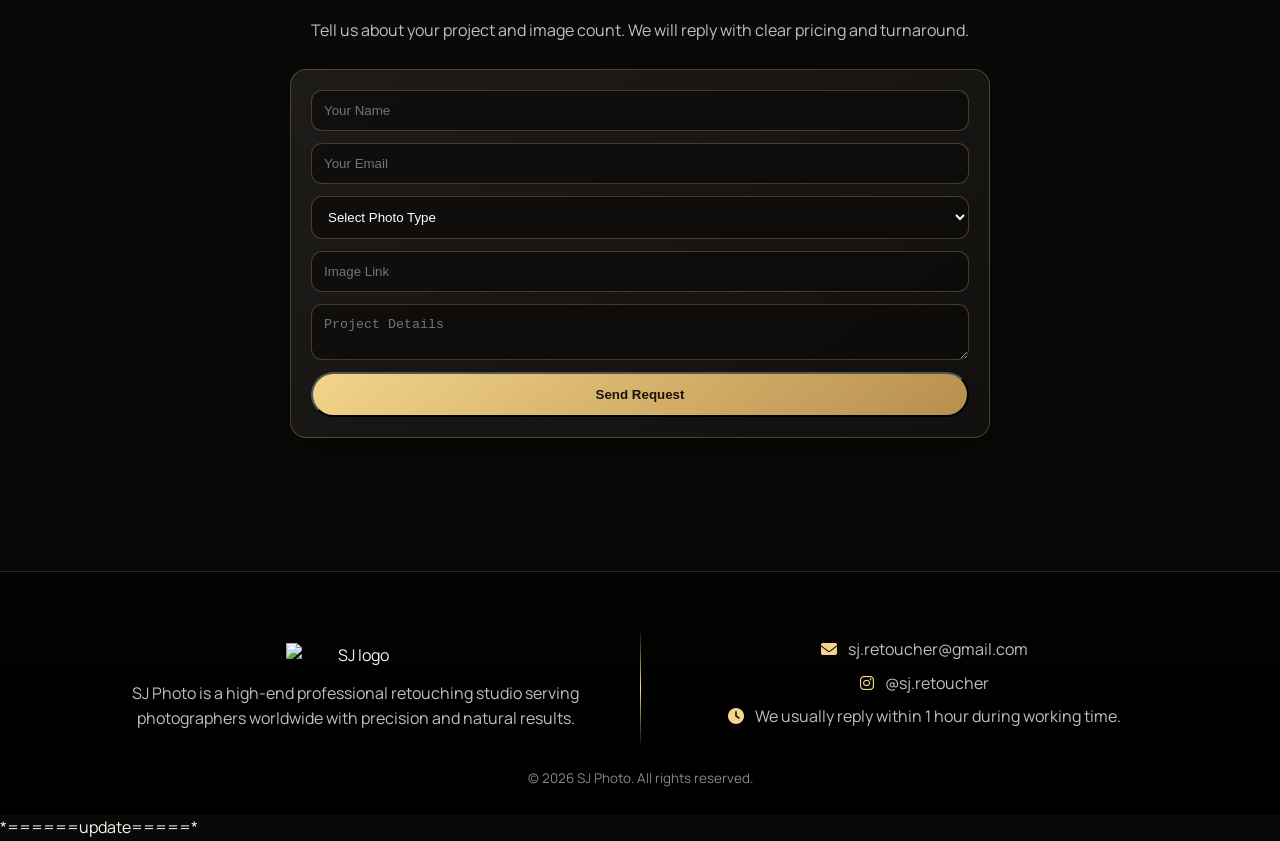
==== commit 1f5c1d4e: "Add files via upload" ====
--- a/index.html
+++ b/index.html
@@ -241,13 +241,13 @@
         'https://raw.githubusercontent.com/sjretouch/sjretouch/main/images/IMG_7924.jpg',
         'https://raw.githubusercontent.com/sjretouch/sjretouch/main/images/IMG_7924%20B.jpg',
         'https://raw.githubusercontent.com/sjretouch/sjretouch/main/images/IMG_7940.jpg',
-        'https://raw.githubusercontent.com/sjretouch/sjretouch/main/images/IMG_7940%20B.jpg',
+        'https://raw.githubusercontent.com/sjretouch/sjretouch/main/images/IMG_7940B.jpg',
         'https://raw.githubusercontent.com/sjretouch/sjretouch/main/images/IMG_8101.jpg',
-        'https://raw.githubusercontent.com/sjretouch/sjretouch/main/images/IMG_8101%20B.jpg',
+        'https://raw.githubusercontent.com/sjretouch/sjretouch/main/images/IMG_8101B.jpg',
         'https://raw.githubusercontent.com/sjretouch/sjretouch/main/images/hosein-zanbori-0o4QY48B-r0%202.jpg',
         'https://raw.githubusercontent.com/sjretouch/sjretouch/main/images/hosein-zanbori-0o4QY48B-r0.jpg',
         'https://raw.githubusercontent.com/sjretouch/sjretouch/main/images/hosein-zanbori-24CD1Ps7Pqw.jpg',
-        'https://raw.githubusercontent.com/sjretouch/sjretouch/main/images/hosein-zanbori-24CD1Ps7Pqw%20B.jpg'
+        'https://raw.githubusercontent.com/sjretouch/sjretouch/main/images/hosein-zanbori-24CD1Ps7PqwB.jpg'
       ]
     };
   </script>
@@ -278,5 +278,3 @@
 
 
 
-
-
--- a/assets/site.css
+++ b/assets/site.css
@@ -152,3 +152,4 @@
 \n.lightbox-nav:hover,.lightbox-nav:focus-visible,.lightbox-close:hover,.lightbox-close:focus-visible{opacity:1}\n
 
 
+\n\n/* Lazy render below the fold */\nsection{content-visibility:auto;contain-intrinsic-size:800px}\n
